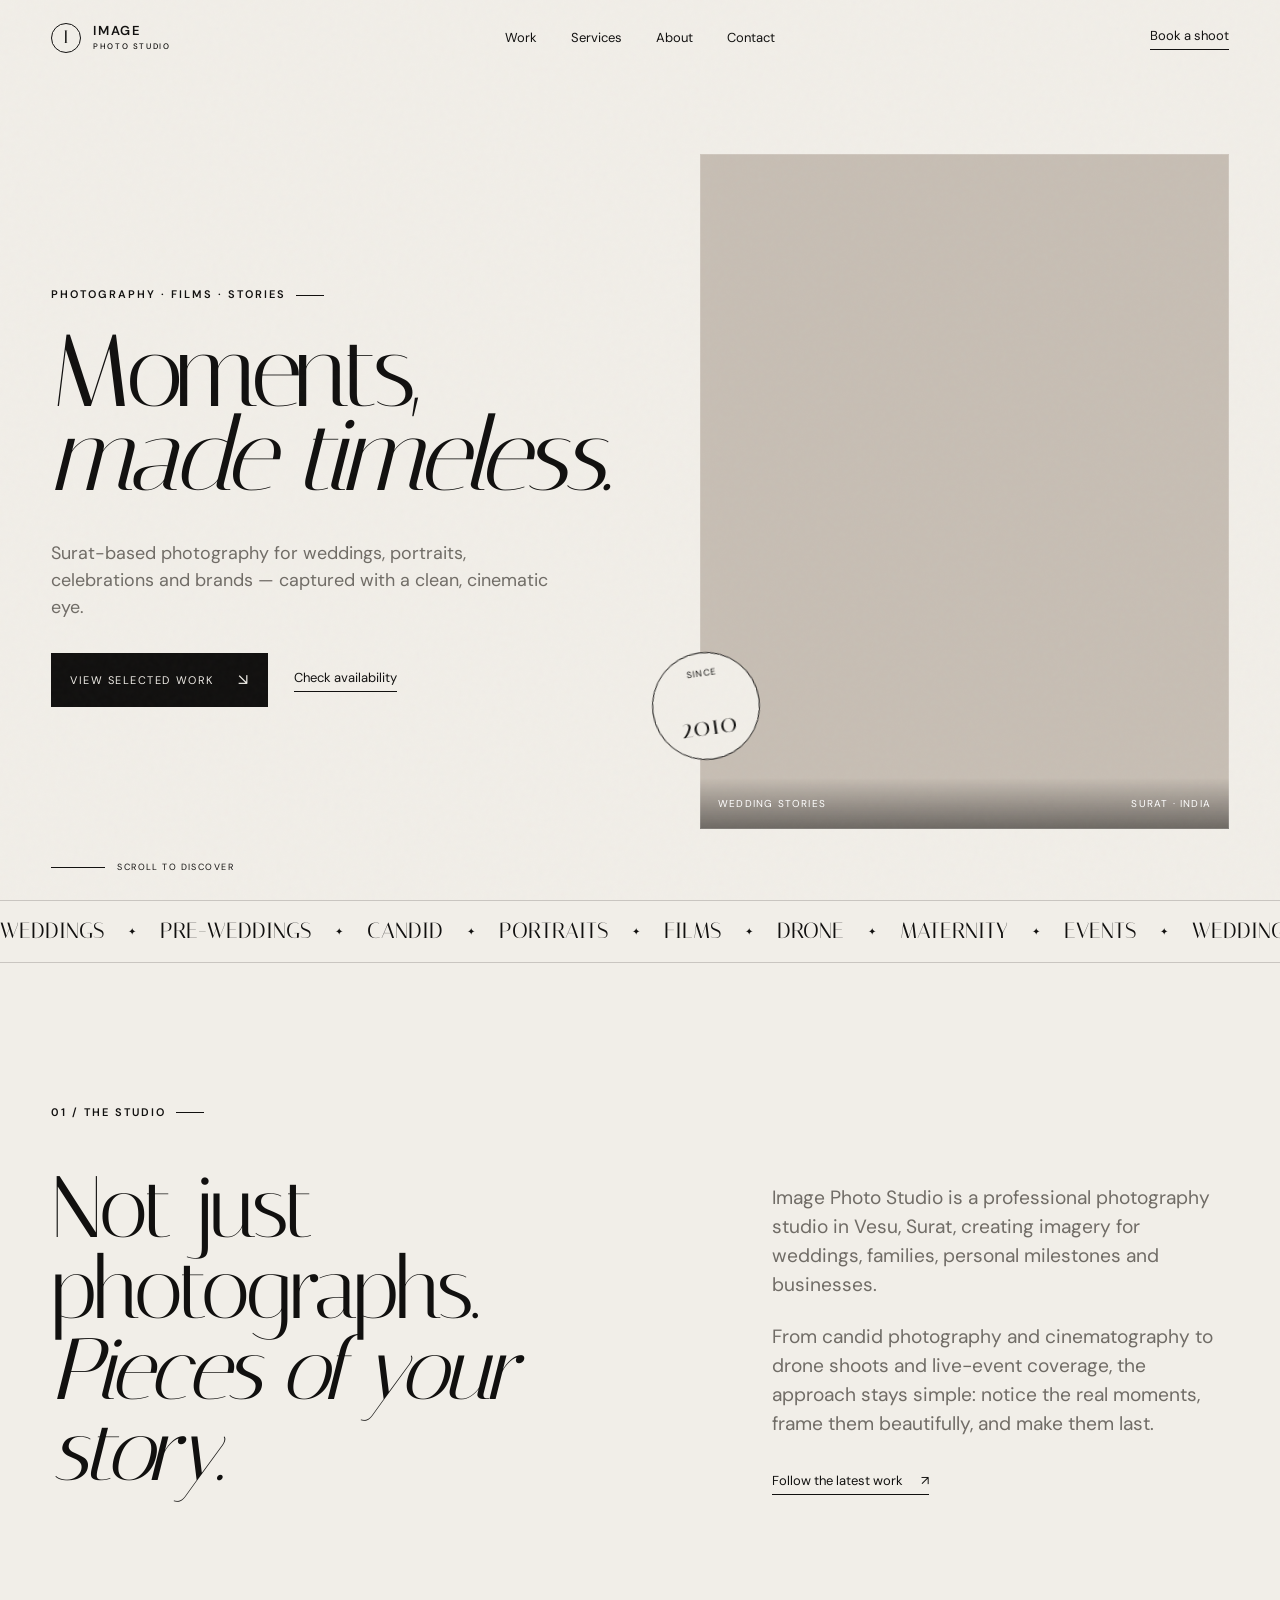
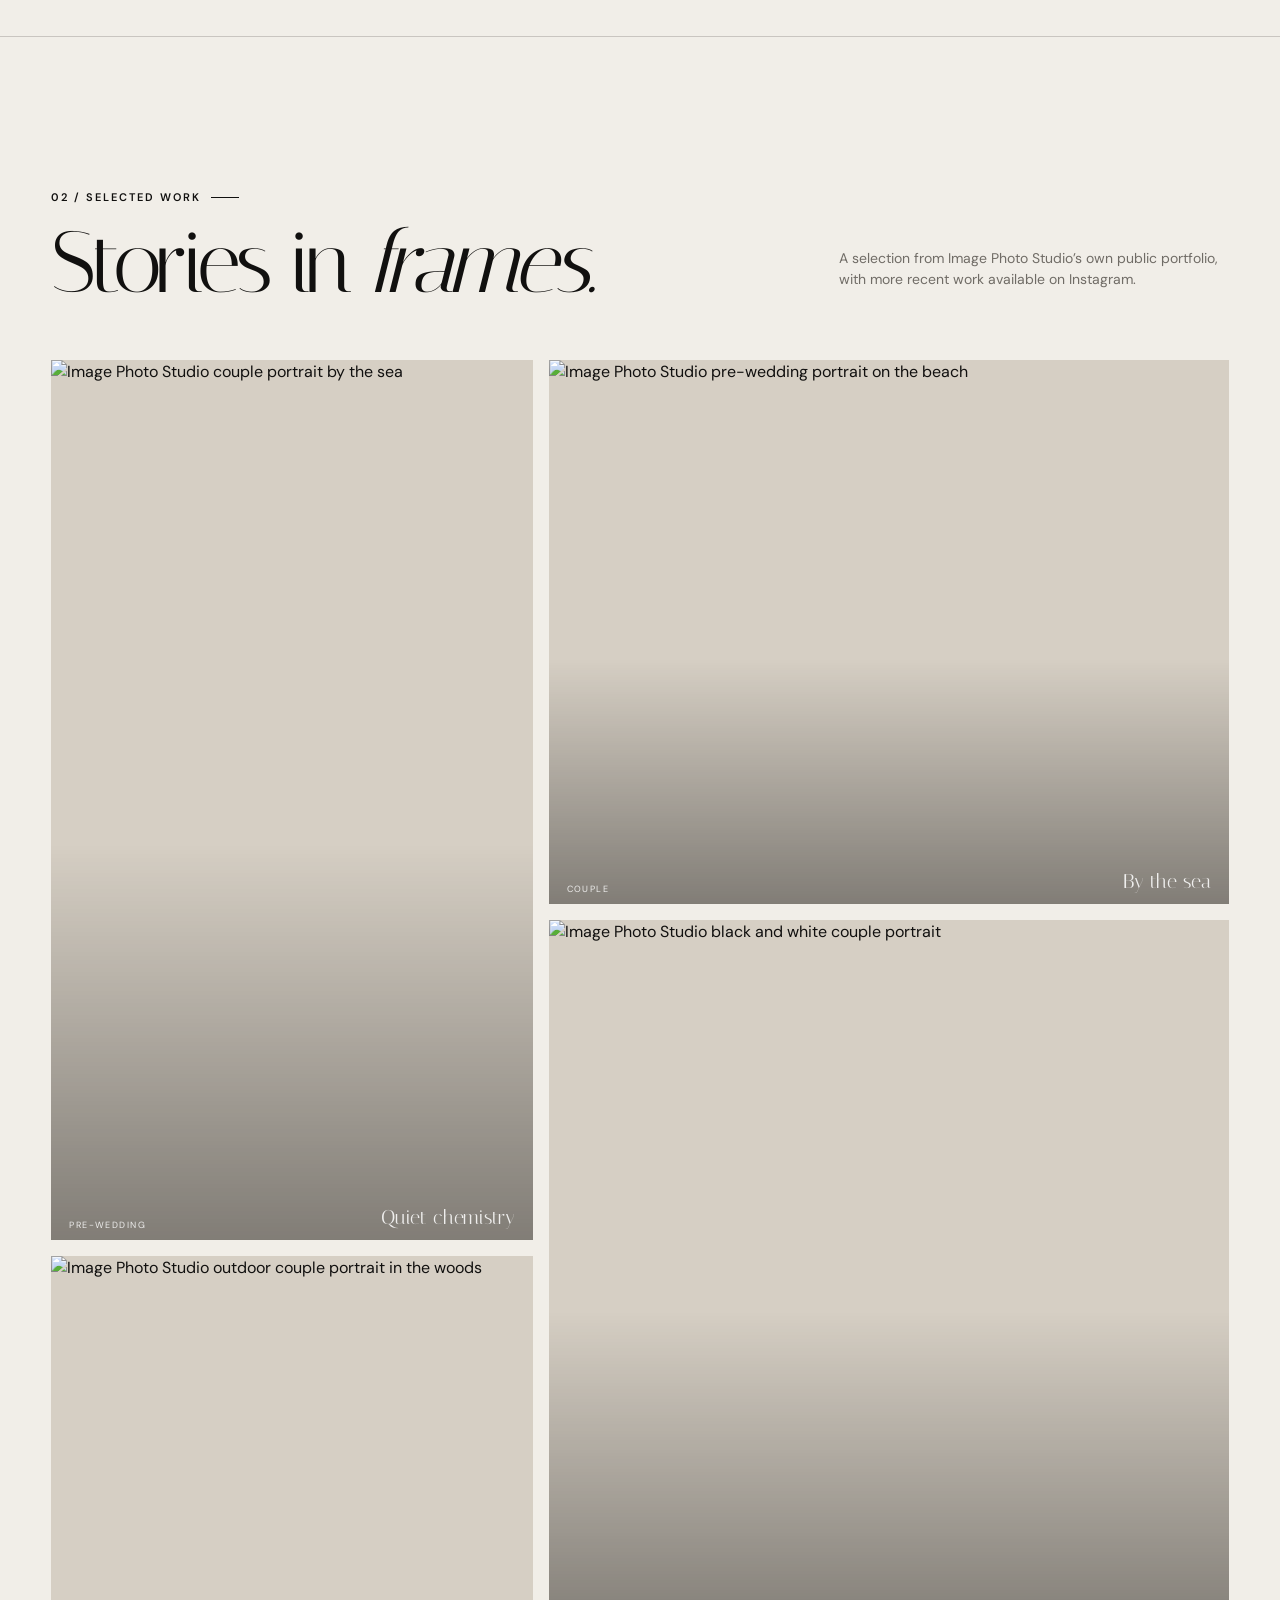
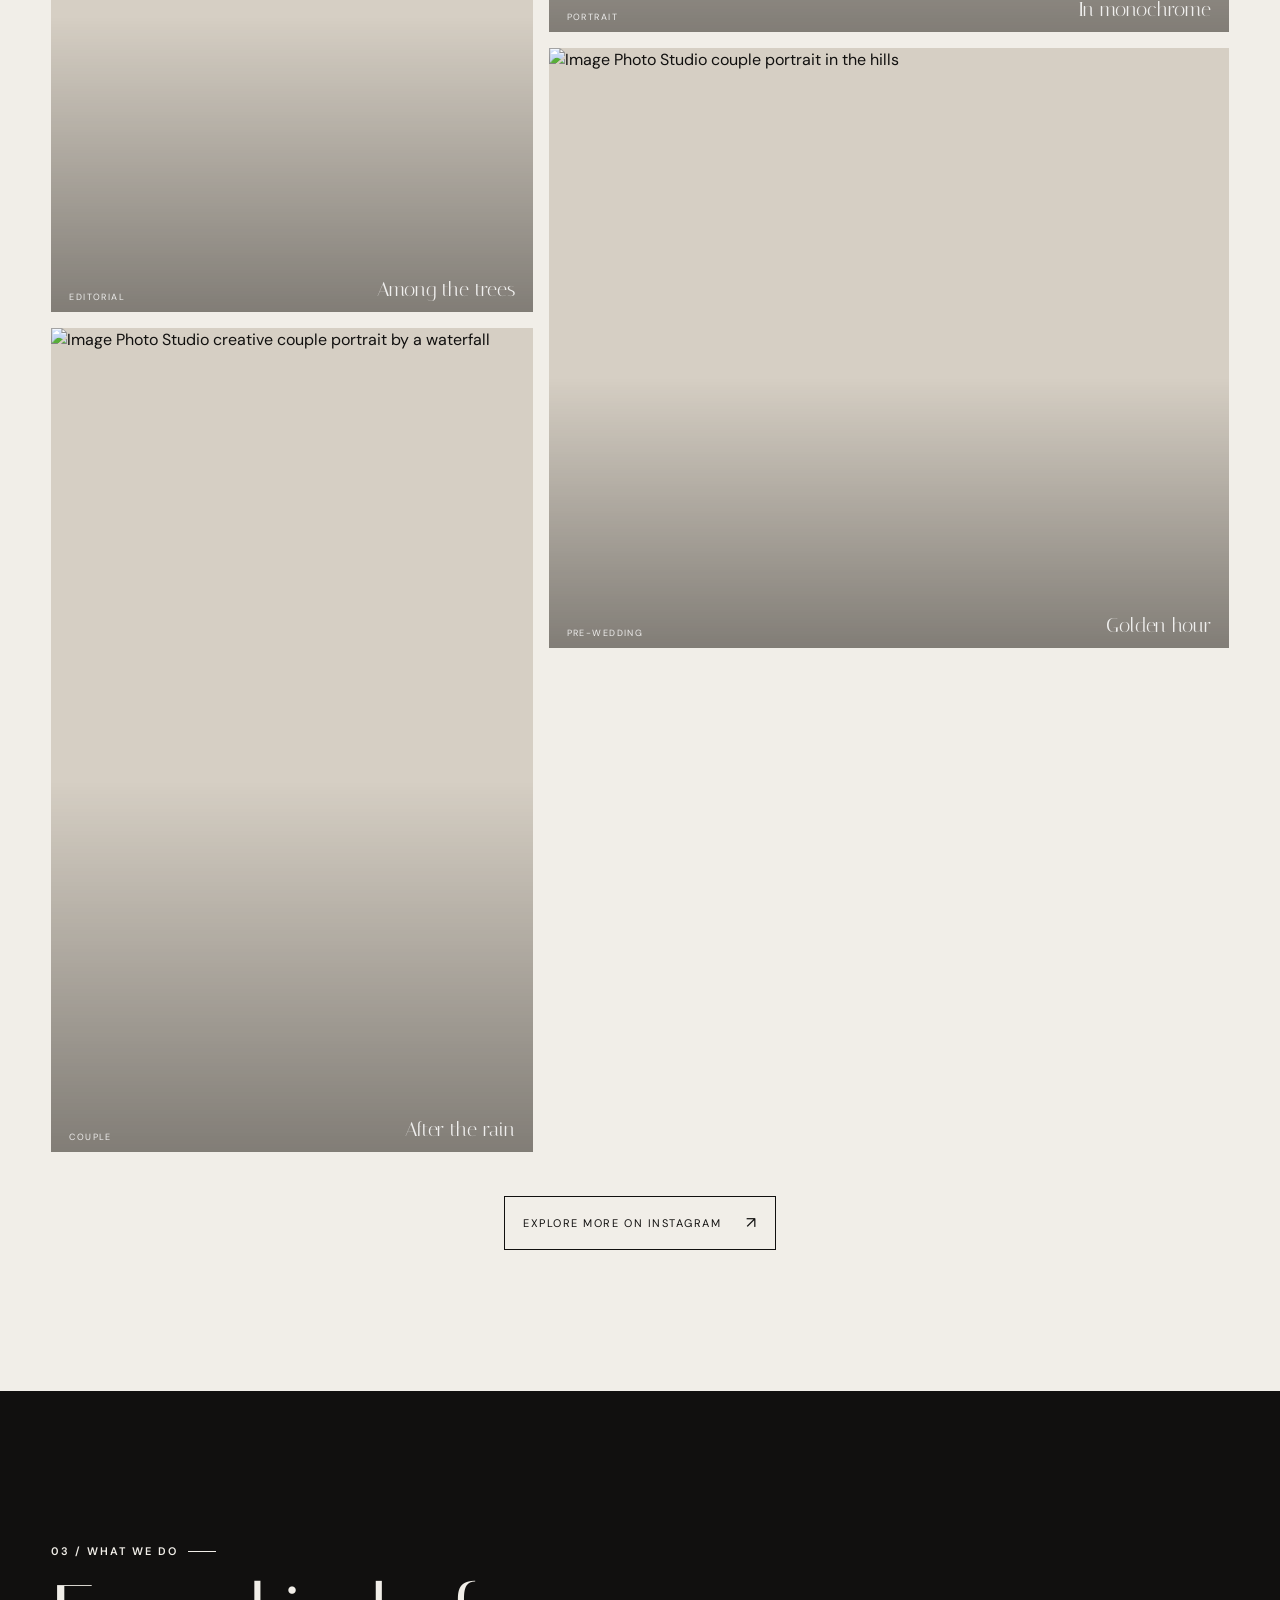
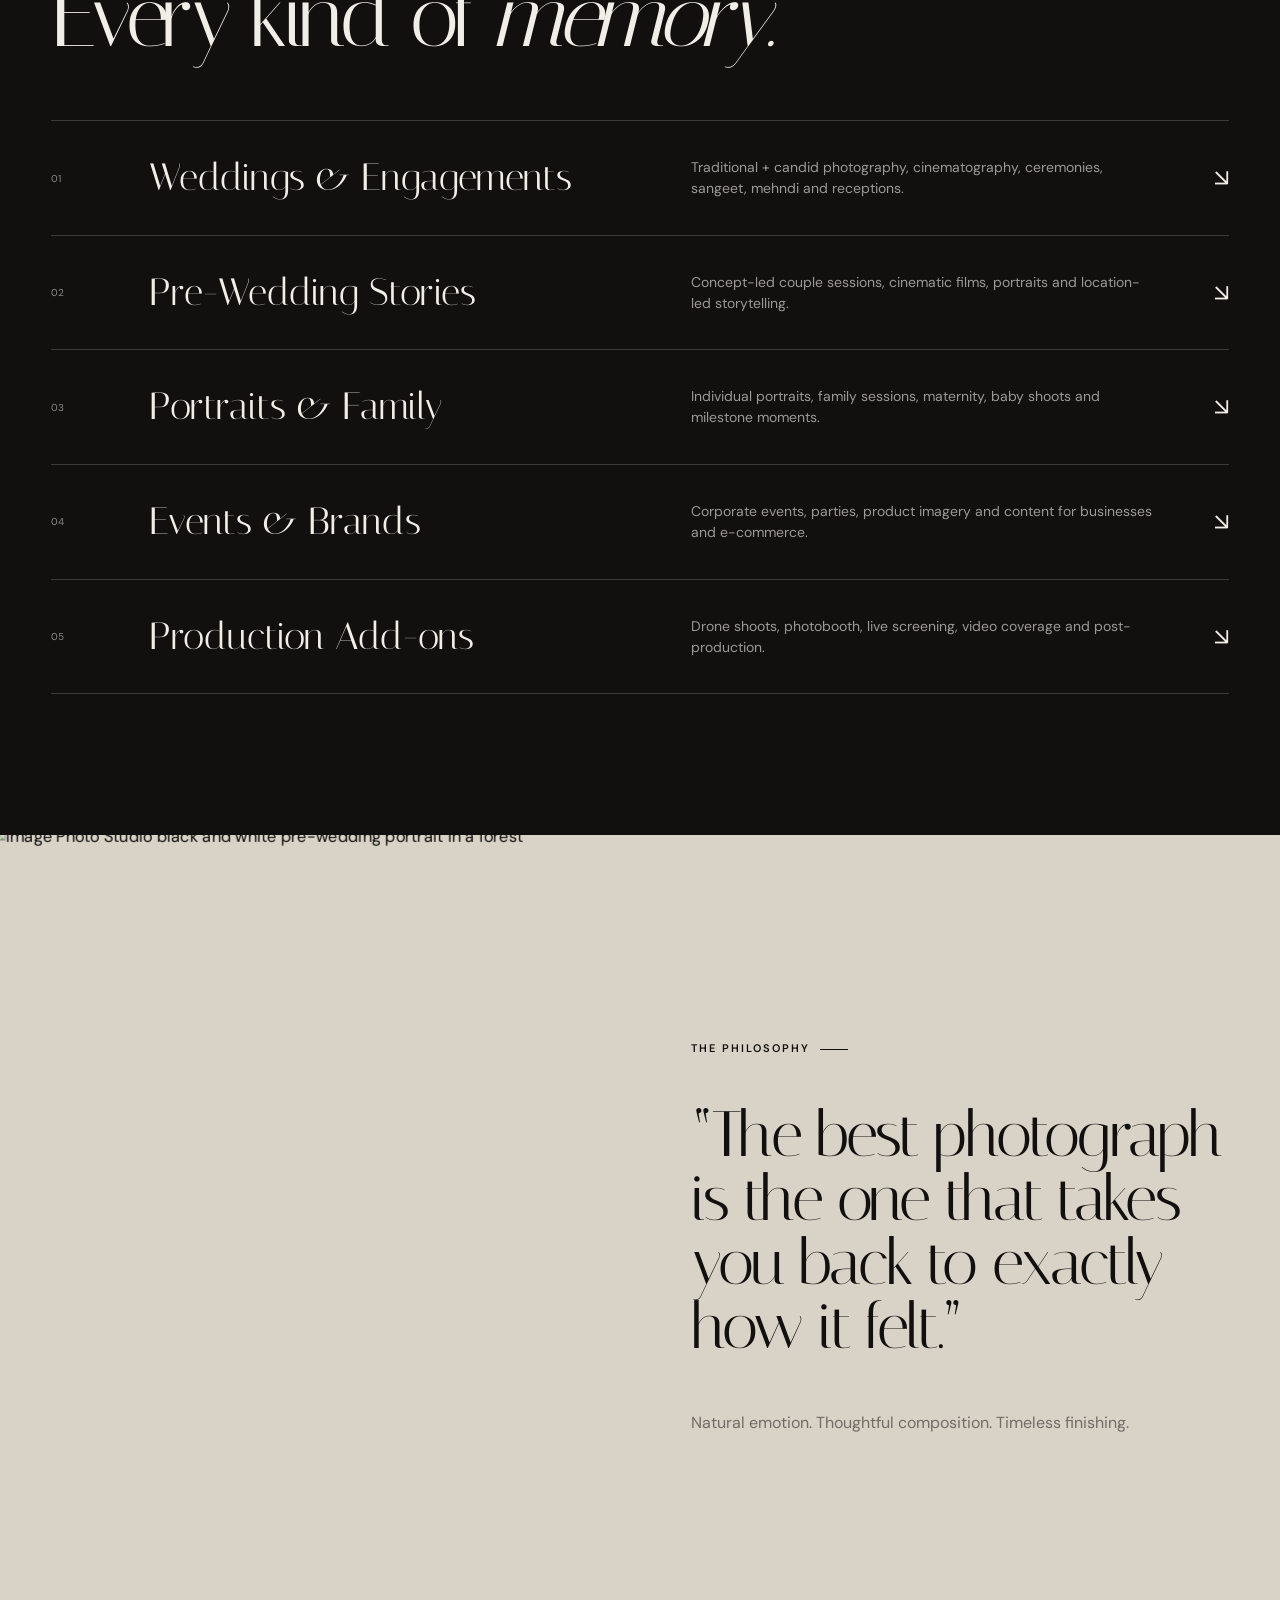
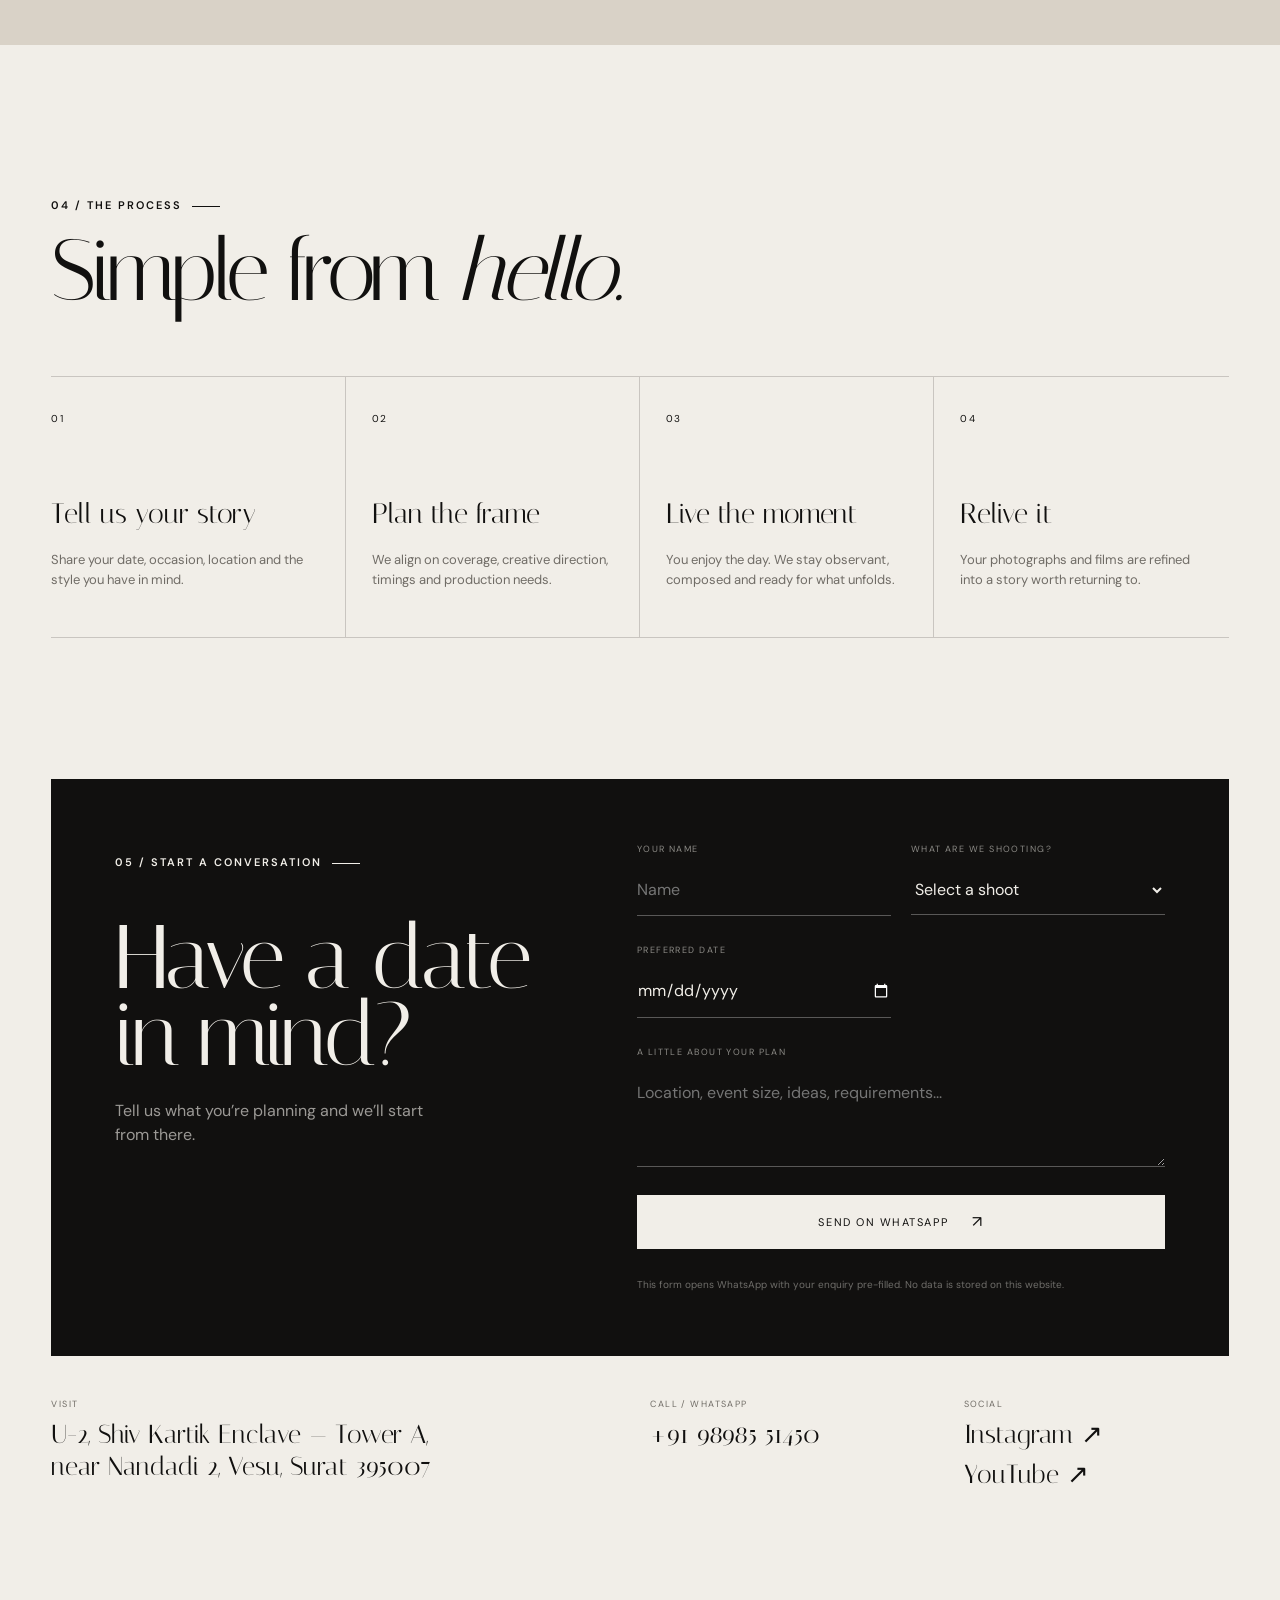
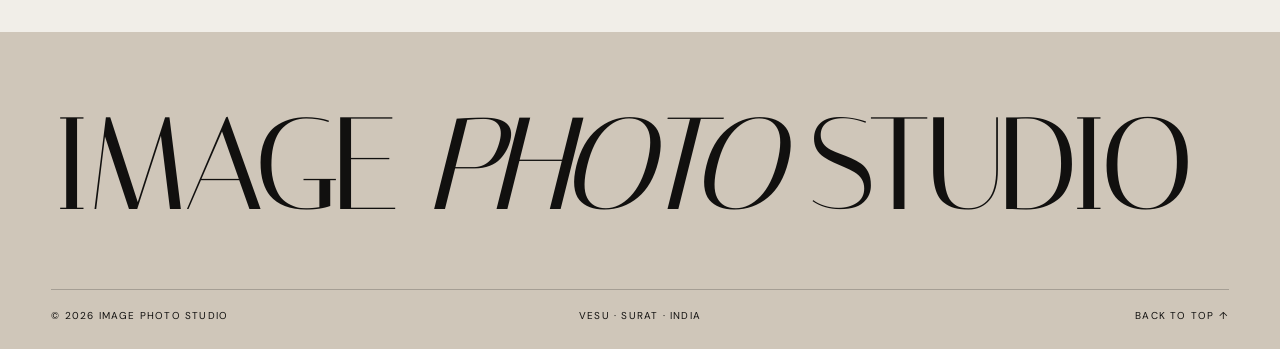
==== index.html @ 60580177 "Add files via upload" ====
<!doctype html>
<html lang="en">
<head>
  <meta charset="utf-8" />
  <meta name="viewport" content="width=device-width,initial-scale=1,viewport-fit=cover" />
  <meta name="theme-color" content="#11100f" />
  <meta name="description" content="Image Photo Studio — photography and films in Vesu, Surat. Weddings, portraits, events, maternity, baby shoots and more." />
  <title>Image Photo Studio — Surat</title>
  <link rel="preconnect" href="https://fonts.googleapis.com">
  <link rel="preconnect" href="https://fonts.gstatic.com" crossorigin>
  <link href="https://fonts.googleapis.com/css2?family=DM+Sans:wght@400;500;600&family=Italiana&display=swap" rel="stylesheet">
  <link rel="stylesheet" href="styles.css" />
  <link rel="icon" href="favicon.svg" type="image/svg+xml" />
</head>
<body>
  <div class="scroll-progress" aria-hidden="true"><span></span></div>
  <div class="noise" aria-hidden="true"></div>
  <div class="cursor-dot" aria-hidden="true"></div>

  <header class="site-header" id="top">
    <a class="brand" href="#top" aria-label="Image Photo Studio home">
      <span class="brand-mark">I</span>
      <span class="brand-copy">IMAGE <small>PHOTO STUDIO</small></span>
    </a>

    <nav class="desktop-nav" aria-label="Primary navigation">
      <a href="#work">Work</a>
      <a href="#services">Services</a>
      <a href="#about">About</a>
      <a href="#contact">Contact</a>
    </nav>

    <a class="header-cta" href="https://wa.me/919898551450?text=Hi%20Image%20Photo%20Studio%2C%20I%27d%20like%20to%20enquire%20about%20a%20photoshoot." target="_blank" rel="noopener">Book a shoot</a>

    <button class="menu-toggle" type="button" aria-label="Open menu" aria-expanded="false">
      <span></span><span></span>
    </button>
  </header>

  <div class="mobile-menu" aria-hidden="true">
    <nav>
      <a href="#work">Work</a>
      <a href="#services">Services</a>
      <a href="#about">About</a>
      <a href="#contact">Contact</a>
    </nav>
    <div class="mobile-menu-meta">
      <a href="tel:+919898551450">+91 98985 51450</a>
      <span>Vesu · Surat</span>
    </div>
  </div>

  <main>
    <section class="hero">
      <div class="hero-copy reveal">
        <p class="eyebrow">Photography · Films · Stories</p>
        <h1>Moments,<br><em>made timeless.</em></h1>
        <p class="hero-intro">Surat-based photography for weddings, portraits, celebrations and brands — captured with a clean, cinematic eye.</p>
        <div class="hero-actions">
          <a class="btn btn-dark" href="#work">View selected work <span>↘</span></a>
          <a class="text-link" href="https://wa.me/919898551450?text=Hi%20Image%20Photo%20Studio%2C%20I%27d%20like%20to%20check%20availability." target="_blank" rel="noopener">Check availability</a>
        </div>
      </div>

      <div class="hero-visual reveal" data-delay="120">
        <figure class="hero-photo parallax-media">
          <img src="https://cdn0.weddingwire.in/vendor/4866/3_2/960/jpg/051a4653_15_484866-173617582911669.jpeg" alt="Image Photo Studio pre-wedding couple portrait at sunset" fetchpriority="high" />
          <figcaption><span>Wedding stories</span><span>Surat · India</span></figcaption>
        </figure>
        <div class="hero-stamp" aria-hidden="true">SINCE<br><strong>2010</strong></div>
      </div>

      <div class="scroll-note" aria-hidden="true"><span></span> Scroll to discover</div>
    </section>

    <section class="ticker" aria-label="Studio specialties">
      <div class="ticker-track">
        <span>WEDDINGS</span><i>✦</i><span>PRE-WEDDINGS</span><i>✦</i><span>CANDID</span><i>✦</i><span>PORTRAITS</span><i>✦</i><span>FILMS</span><i>✦</i><span>DRONE</span><i>✦</i><span>MATERNITY</span><i>✦</i><span>EVENTS</span><i>✦</i>
        <span>WEDDINGS</span><i>✦</i><span>PRE-WEDDINGS</span><i>✦</i><span>CANDID</span><i>✦</i><span>PORTRAITS</span><i>✦</i><span>FILMS</span><i>✦</i><span>DRONE</span><i>✦</i><span>MATERNITY</span><i>✦</i><span>EVENTS</span><i>✦</i>
      </div>
    </section>

    <section class="intro section-pad" id="about">
      <div class="section-label reveal">01 / The studio</div>
      <div class="intro-grid">
        <h2 class="display reveal">Not just photographs.<br><em>Pieces of your story.</em></h2>
        <div class="intro-copy reveal" data-delay="100">
          <p>Image Photo Studio is a professional photography studio in Vesu, Surat, creating imagery for weddings, families, personal milestones and businesses.</p>
          <p>From candid photography and cinematography to drone shoots and live-event coverage, the approach stays simple: notice the real moments, frame them beautifully, and make them last.</p>
          <a class="arrow-link" href="https://www.instagram.com/image_photo_studio2021/" target="_blank" rel="noopener">Follow the latest work <span>↗</span></a>
        </div>
      </div>
    </section>

    <section class="work section-pad" id="work">
      <div class="section-head reveal">
        <div>
          <p class="section-label">02 / Selected work</p>
          <h2 class="display">Stories in <em>frames.</em></h2>
        </div>
        <p>A selection from Image Photo Studio’s own public portfolio, with more recent work available on Instagram.</p>
      </div>

      <div class="masonry-gallery">
        <figure class="gallery-card tall reveal">
          <img src="https://cdn0.weddingwire.in/vendor/4866/3_2/960/jpg/051a4759_15_484866-173617582014760.jpeg" alt="Image Photo Studio couple portrait by the sea" loading="lazy" />
          <figcaption><span>Pre-Wedding</span><strong>Quiet chemistry</strong></figcaption>
        </figure>
        <figure class="gallery-card wide reveal" data-delay="80">
          <img src="https://cdn0.weddingwire.in/vendor/4866/3_2/960/jpg/051a4741_15_484866-173617581654868.jpeg" alt="Image Photo Studio pre-wedding portrait on the beach" loading="lazy" />
          <figcaption><span>Couple</span><strong>By the sea</strong></figcaption>
        </figure>
        <figure class="gallery-card square reveal" data-delay="160">
          <img src="https://cdn0.weddingwire.in/vendor/4866/3_2/960/jpg/051a0203_15_484866-173617582178324.jpeg" alt="Image Photo Studio black and white couple portrait" loading="lazy" />
          <figcaption><span>Portrait</span><strong>In monochrome</strong></figcaption>
        </figure>
        <figure class="gallery-card square reveal">
          <img src="https://cdn0.weddingwire.in/vendor/4866/3_2/960/jpg/051a4580_15_484866-173617583524414.jpeg" alt="Image Photo Studio outdoor couple portrait in the woods" loading="lazy" />
          <figcaption><span>Editorial</span><strong>Among the trees</strong></figcaption>
        </figure>
        <figure class="gallery-card wide reveal" data-delay="80">
          <img src="https://cdn0.weddingwire.in/vendor/4866/3_2/960/jpg/051a8402_15_484866-173617588324661.jpeg" alt="Image Photo Studio couple portrait in the hills" loading="lazy" />
          <figcaption><span>Pre-Wedding</span><strong>Golden hour</strong></figcaption>
        </figure>
        <figure class="gallery-card tall reveal" data-delay="160">
          <img src="https://cdn0.weddingwire.in/vendor/4866/3_2/960/jpg/051a8246_15_484866-173617588397102.jpeg" alt="Image Photo Studio creative couple portrait by a waterfall" loading="lazy" />
          <figcaption><span>Couple</span><strong>After the rain</strong></figcaption>
        </figure>
      </div>

      <div class="center-link reveal">
        <a class="btn btn-outline" href="https://www.instagram.com/image_photo_studio2021/" target="_blank" rel="noopener">Explore more on Instagram <span>↗</span></a>
      </div>
    </section>

    <section class="services section-pad" id="services">
      <div class="services-heading reveal">
        <p class="section-label">03 / What we do</p>
        <h2 class="display">Every kind of <em>memory.</em></h2>
      </div>

      <div class="service-list">
        <article class="service-row reveal">
          <span class="service-no">01</span>
          <h3>Weddings & Engagements</h3>
          <p>Traditional + candid photography, cinematography, ceremonies, sangeet, mehndi and receptions.</p>
          <span class="service-icon">↘</span>
        </article>
        <article class="service-row reveal">
          <span class="service-no">02</span>
          <h3>Pre-Wedding Stories</h3>
          <p>Concept-led couple sessions, cinematic films, portraits and location-led storytelling.</p>
          <span class="service-icon">↘</span>
        </article>
        <article class="service-row reveal">
          <span class="service-no">03</span>
          <h3>Portraits & Family</h3>
          <p>Individual portraits, family sessions, maternity, baby shoots and milestone moments.</p>
          <span class="service-icon">↘</span>
        </article>
        <article class="service-row reveal">
          <span class="service-no">04</span>
          <h3>Events & Brands</h3>
          <p>Corporate events, parties, product imagery and content for businesses and e-commerce.</p>
          <span class="service-icon">↘</span>
        </article>
        <article class="service-row reveal">
          <span class="service-no">05</span>
          <h3>Production Add-ons</h3>
          <p>Drone shoots, photobooth, live screening, video coverage and post-production.</p>
          <span class="service-icon">↘</span>
        </article>
      </div>
    </section>

    <section class="quote-section">
      <div class="quote-image parallax-media">
        <img src="https://cdn0.weddingwire.in/vendor/4866/3_2/960/jpg/051a4546_15_484866-173617583217620.jpeg" alt="Image Photo Studio black and white pre-wedding portrait in a forest" loading="lazy" />
      </div>
      <div class="quote-copy reveal">
        <p class="eyebrow">The philosophy</p>
        <blockquote>“The best photograph is the one that takes you back to exactly how it felt.”</blockquote>
        <p>Natural emotion. Thoughtful composition. Timeless finishing.</p>
      </div>
    </section>

    <section class="process section-pad">
      <div class="process-head reveal">
        <p class="section-label">04 / The process</p>
        <h2 class="display">Simple from <em>hello.</em></h2>
      </div>
      <div class="process-grid">
        <article class="reveal"><span>01</span><h3>Tell us your story</h3><p>Share your date, occasion, location and the style you have in mind.</p></article>
        <article class="reveal" data-delay="80"><span>02</span><h3>Plan the frame</h3><p>We align on coverage, creative direction, timings and production needs.</p></article>
        <article class="reveal" data-delay="160"><span>03</span><h3>Live the moment</h3><p>You enjoy the day. We stay observant, composed and ready for what unfolds.</p></article>
        <article class="reveal" data-delay="240"><span>04</span><h3>Relive it</h3><p>Your photographs and films are refined into a story worth returning to.</p></article>
      </div>
    </section>

    <section class="contact section-pad" id="contact">
      <div class="contact-card reveal">
        <div class="contact-copy">
          <p class="section-label">05 / Start a conversation</p>
          <h2>Have a date<br>in mind?</h2>
          <p>Tell us what you’re planning and we’ll start from there.</p>
        </div>

        <form class="inquiry-form" id="inquiryForm">
          <label>
            <span>Your name</span>
            <input id="name" name="name" type="text" autocomplete="name" placeholder="Name" required />
          </label>
          <label>
            <span>What are we shooting?</span>
            <select id="shootType" name="shootType" required>
              <option value="" selected disabled>Select a shoot</option>
              <option>Wedding / Engagement</option>
              <option>Pre-Wedding</option>
              <option>Maternity / Baby</option>
              <option>Portrait / Family</option>
              <option>Corporate / Event</option>
              <option>Product / Brand</option>
              <option>Other</option>
            </select>
          </label>
          <label>
            <span>Preferred date</span>
            <input id="shootDate" name="shootDate" type="date" />
          </label>
          <label class="full">
            <span>A little about your plan</span>
            <textarea id="message" name="message" rows="3" placeholder="Location, event size, ideas, requirements..."></textarea>
          </label>
          <button class="btn btn-light full" type="submit">Send on WhatsApp <span>↗</span></button>
          <p class="form-note full">This form opens WhatsApp with your enquiry pre-filled. No data is stored on this website.</p>
        </form>
      </div>

      <div class="contact-meta reveal">
        <div>
          <span>Visit</span>
          <a href="https://g.co/kgs/z77T6FX" target="_blank" rel="noopener">U-2, Shiv Kartik Enclave — Tower A,<br>near Nandadi 2, Vesu, Surat 395007</a>
        </div>
        <div>
          <span>Call / WhatsApp</span>
          <a href="tel:+919898551450">+91 98985 51450</a>
        </div>
        <div>
          <span>Social</span>
          <a href="https://www.instagram.com/image_photo_studio2021/" target="_blank" rel="noopener">Instagram ↗</a>
          <a href="https://www.youtube.com/@ImagePhotoStudio3" target="_blank" rel="noopener">YouTube ↗</a>
        </div>
      </div>
    </section>
  </main>

  <footer>
    <div class="footer-brand">IMAGE <em>PHOTO</em> STUDIO</div>
    <div class="footer-bottom">
      <span>© <span id="year"></span> Image Photo Studio</span>
      <span>Vesu · Surat · India</span>
      <a href="#top">Back to top ↑</a>
    </div>
  </footer>

  <script src="script.js"></script>
</body>
</html>
---- styles.css ----
:root {
  --ink: #11100f;
  --paper: #f1eee8;
  --paper-2: #e7e1d8;
  --line: rgba(17,16,15,.18);
  --muted: #706c66;
  --white: #fbfaf7;
  --serif: "Italiana", Georgia, serif;
  --sans: "DM Sans", Arial, sans-serif;
  --pad: clamp(22px, 4vw, 64px);
  --radius: 2px;
}

* { box-sizing: border-box; }
html { scroll-behavior: smooth; }
body {
  margin: 0;
  background: var(--paper);
  color: var(--ink);
  font-family: var(--sans);
  font-size: 16px;
  line-height: 1.5;
  overflow-x: hidden;
}
body.menu-open { overflow: hidden; }
img { display: block; width: 100%; }
a { color: inherit; text-decoration: none; }
button, input, select, textarea { font: inherit; }
button { color: inherit; }
::selection { background: var(--ink); color: var(--paper); }

.noise {
  position: fixed;
  inset: 0;
  z-index: 999;
  pointer-events: none;
  opacity: .045;
  background-image: url("data:image/svg+xml,%3Csvg viewBox='0 0 180 180' xmlns='http://www.w3.org/2000/svg'%3E%3Cfilter id='n'%3E%3CfeTurbulence type='fractalNoise' baseFrequency='.86' numOctaves='4' stitchTiles='stitch'/%3E%3C/filter%3E%3Crect width='100%25' height='100%25' filter='url(%23n)' opacity='.55'/%3E%3C/svg%3E");
}
.cursor-dot {
  position: fixed;
  width: 10px; height: 10px;
  background: var(--ink);
  border-radius: 50%;
  pointer-events: none;
  z-index: 1000;
  transform: translate(-50%, -50%);
  transition: width .18s, height .18s, opacity .18s;
  mix-blend-mode: difference;
  opacity: 0;
}

.site-header {
  position: fixed;
  z-index: 90;
  top: 0; left: 0; right: 0;
  min-height: 76px;
  padding: 0 var(--pad);
  display: grid;
  grid-template-columns: 1fr auto 1fr;
  align-items: center;
  border-bottom: 1px solid transparent;
  transition: background .35s, border-color .35s, transform .35s;
}
.site-header.scrolled {
  background: rgba(241,238,232,.88);
  backdrop-filter: blur(16px);
  border-color: var(--line);
}
.brand { display: inline-flex; align-items: center; gap: 12px; width: fit-content; }
.brand-mark {
  width: 30px; height: 30px; border: 1px solid currentColor;
  display: grid; place-items: center; border-radius: 50%; font-family: var(--serif); font-size: 18px;
}
.brand-copy { font-size: 13px; font-weight: 600; letter-spacing: .13em; line-height: .9; }
.brand-copy small { display: block; font-size: 8px; letter-spacing: .2em; margin-top: 6px; font-weight: 500; }
.desktop-nav { display: flex; gap: 34px; font-size: 13px; }
.desktop-nav a { position: relative; }
.desktop-nav a::after { content:""; position:absolute; left:0; right:100%; bottom:-5px; height:1px; background:currentColor; transition:right .3s; }
.desktop-nav a:hover::after { right:0; }
.header-cta { justify-self: end; font-size: 13px; border-bottom: 1px solid currentColor; padding-bottom: 3px; }
.menu-toggle { display:none; justify-self:end; width:40px; height:40px; border:0; background:none; padding:8px; cursor:pointer; }
.menu-toggle span { display:block; width:100%; height:1px; background:currentColor; margin:7px 0; transition:.3s; }
.menu-toggle.active span:first-child { transform: translateY(4px) rotate(45deg); }
.menu-toggle.active span:last-child { transform: translateY(-4px) rotate(-45deg); }

.mobile-menu {
  position: fixed; inset: 0; z-index: 80;
  background: var(--ink); color: var(--paper);
  padding: 110px var(--pad) 40px;
  display: flex; flex-direction:column; justify-content:space-between;
  opacity:0; visibility:hidden; transform:translateY(-12px); transition:.35s ease;
}
.mobile-menu.open { opacity:1; visibility:visible; transform:none; }
.mobile-menu nav { display:flex; flex-direction:column; }
.mobile-menu nav a { font-family:var(--serif); font-size:clamp(42px,12vw,72px); line-height:1.05; border-bottom:1px solid rgba(255,255,255,.16); padding:12px 0; }
.mobile-menu-meta { display:flex; justify-content:space-between; gap:20px; font-size:13px; opacity:.72; }

.hero {
  min-height: 100svh;
  padding: 128px var(--pad) 46px;
  display: grid;
  grid-template-columns: 1.05fr .95fr;
  gap: clamp(30px, 5vw, 90px);
  align-items: center;
  position: relative;
}
.hero-copy { align-self:center; max-width: 760px; }
.eyebrow, .section-label { text-transform:uppercase; letter-spacing:.18em; font-size:11px; font-weight:600; }
.hero h1, .display { font-family: var(--serif); font-weight:400; margin:0; letter-spacing:-.045em; }
.hero h1 { font-size: clamp(64px, 8vw, 138px); line-height:.82; margin-top:28px; }
em { font-style: italic; font-weight:400; }
.hero-intro { max-width: 520px; font-size: clamp(16px,1.4vw,20px); color:var(--muted); margin: 42px 0 32px; }
.hero-actions { display:flex; align-items:center; gap:26px; flex-wrap:wrap; }
.btn { display:inline-flex; align-items:center; justify-content:center; gap:24px; padding:14px 18px; min-height:52px; border:1px solid var(--ink); text-transform:uppercase; font-size:11px; letter-spacing:.14em; transition:.3s; cursor:pointer; }
.btn span { font-size:16px; transition:transform .3s; }
.btn:hover span { transform:translate(4px, 3px); }
.btn-dark { background:var(--ink); color:var(--paper); }
.btn-dark:hover { background:transparent; color:var(--ink); }
.btn-outline:hover { background:var(--ink); color:var(--paper); }
.btn-light { background:var(--paper); color:var(--ink); border-color:var(--paper); }
.btn-light:hover { background:transparent; color:var(--paper); }
.text-link { font-size:13px; border-bottom:1px solid currentColor; padding-bottom:3px; }
.hero-visual { position:relative; align-self:stretch; min-height:620px; display:flex; align-items:center; justify-content:flex-end; }
.hero-photo { width:min(100%, 620px); height:min(75vh, 780px); margin:0; overflow:hidden; position:relative; background:#c7beb4; }
.hero-photo img { height:112%; object-fit:cover; object-position:center; transform:translateY(-5%); }
.hero-photo::after { content:""; position:absolute; inset:0; box-shadow:inset 0 0 0 1px rgba(255,255,255,.14); }
.hero-photo figcaption { position:absolute; left:0; right:0; bottom:0; padding:18px; display:flex; justify-content:space-between; color:#fff; font-size:10px; letter-spacing:.12em; text-transform:uppercase; background:linear-gradient(transparent,rgba(0,0,0,.45)); }
.hero-stamp { position:absolute; left:-48px; bottom:13%; width:108px; height:108px; border-radius:50%; background:var(--paper); border:1px solid var(--ink); display:grid; place-items:center; text-align:center; font-size:9px; letter-spacing:.15em; line-height:1.3; transform:rotate(-8deg); }
.hero-stamp strong { display:block; font-family:var(--serif); font-size:27px; letter-spacing:0; font-weight:400; }
.scroll-note { position:absolute; left:var(--pad); bottom:26px; display:flex; align-items:center; gap:12px; text-transform:uppercase; font-size:9px; letter-spacing:.16em; }
.scroll-note span { width:54px; height:1px; background:var(--ink); transform-origin:left; animation:pulseLine 1.8s ease-in-out infinite; }
@keyframes pulseLine { 0%,100%{transform:scaleX(.35)} 50%{transform:scaleX(1)} }

.ticker { border-top:1px solid var(--line); border-bottom:1px solid var(--line); overflow:hidden; padding:14px 0; }
.ticker-track { display:flex; width:max-content; gap:24px; align-items:center; animation:marquee 28s linear infinite; }
.ticker span { font-family:var(--serif); font-size:22px; }
.ticker i { font-style:normal; font-size:10px; }
@keyframes marquee { to { transform:translateX(-50%); } }

.section-pad { padding: clamp(88px, 11vw, 170px) var(--pad); }
.intro { border-bottom:1px solid var(--line); }
.intro-grid { margin-top:48px; display:grid; grid-template-columns:1.15fr .85fr; gap:8vw; align-items:start; }
.display { font-size:clamp(48px,6.8vw,110px); line-height:.93; }
.intro-copy { max-width:580px; padding-top:16px; font-size:clamp(16px,1.5vw,20px); color:var(--muted); }
.intro-copy p { margin:0 0 24px; }
.arrow-link { color:var(--ink); display:inline-flex; gap:18px; align-items:center; font-size:13px; padding-bottom:4px; border-bottom:1px solid var(--ink); margin-top:8px; }
.arrow-link span { transition:.3s; }
.arrow-link:hover span { transform:translate(4px,-4px); }

.section-head { display:flex; align-items:end; justify-content:space-between; gap:40px; margin-bottom:56px; }
.section-head p:last-child { width:min(390px,35vw); color:var(--muted); font-size:14px; }
.section-head .display, .services-heading .display, .process-head .display { margin-top:18px; }
.masonry-gallery { display:grid; grid-template-columns:repeat(12,1fr); grid-auto-rows:40px; gap:16px; }
.gallery-card { margin:0; overflow:hidden; position:relative; background:#d6cfc4; }
.gallery-card.tall { grid-column:span 5; grid-row:span 16; }
.gallery-card.wide { grid-column:span 7; grid-row:span 10; }
.gallery-card.square { grid-column:span 7; grid-row:span 13; }
.gallery-card:nth-child(4) { grid-column:span 5; grid-row:span 12; }
.gallery-card:nth-child(5) { grid-column:span 7; grid-row:span 11; }
.gallery-card:nth-child(6) { grid-column:span 5; grid-row:span 15; }
.gallery-card img { height:100%; object-fit:cover; transition:transform .8s cubic-bezier(.2,.75,.2,1), filter .5s; }
.gallery-card:hover img { transform:scale(1.035); filter:saturate(.88); }
.gallery-card::after { content:""; position:absolute; inset:0; background:linear-gradient(transparent 55%,rgba(0,0,0,.55)); opacity:.72; }
.gallery-card figcaption { position:absolute; left:18px; right:18px; bottom:16px; z-index:2; color:#fff; display:flex; justify-content:space-between; align-items:end; gap:20px; }
.gallery-card figcaption span { font-size:9px; letter-spacing:.16em; text-transform:uppercase; }
.gallery-card figcaption strong { font-family:var(--serif); font-size:20px; font-weight:400; }
.center-link { display:flex; justify-content:center; margin-top:44px; }

.services { background:var(--ink); color:var(--paper); }
.services-heading { max-width:900px; margin-bottom:62px; }
.service-list { border-top:1px solid rgba(255,255,255,.18); }
.service-row { display:grid; grid-template-columns:70px 1.1fr 1fr 42px; gap:28px; align-items:center; border-bottom:1px solid rgba(255,255,255,.18); padding:28px 0; transition:padding .3s, background .3s; }
.service-row:hover { padding-left:14px; padding-right:14px; background:rgba(255,255,255,.035); }
.service-no { font-size:10px; opacity:.55; }
.service-row h3 { font-family:var(--serif); font-size:clamp(28px,3vw,48px); font-weight:400; margin:0; }
.service-row p { margin:0; color:rgba(241,238,232,.62); max-width:520px; font-size:14px; }
.service-icon { justify-self:end; font-size:24px; transition:transform .3s; }
.service-row:hover .service-icon { transform:translate(4px,4px); }

.quote-section { min-height:90svh; display:grid; grid-template-columns:1fr 1fr; background:#d9d2c7; }
.quote-image { overflow:hidden; min-height:650px; }
.quote-image img { height:112%; object-fit:cover; transform:translateY(-5%); filter:saturate(.8) contrast(1.04); }
.quote-copy { padding:var(--pad); display:flex; flex-direction:column; justify-content:center; }
.quote-copy blockquote { font-family:var(--serif); font-size:clamp(42px,5vw,82px); line-height:1; margin:36px 0; letter-spacing:-.035em; }
.quote-copy > p:last-child { color:var(--muted); }

.process-head { max-width:900px; }
.process-grid { display:grid; grid-template-columns:repeat(4,1fr); gap:0; margin-top:64px; border-top:1px solid var(--line); border-bottom:1px solid var(--line); }
.process-grid article { padding:28px 26px 36px 0; min-height:260px; border-right:1px solid var(--line); }
.process-grid article:not(:first-child) { padding-left:26px; }
.process-grid article:last-child { border-right:0; }
.process-grid span { font-size:10px; letter-spacing:.14em; }
.process-grid h3 { font-family:var(--serif); font-size:28px; font-weight:400; margin:64px 0 15px; }
.process-grid p { font-size:13px; color:var(--muted); margin:0; }

.contact { padding-top:0; }
.contact-card { background:var(--ink); color:var(--paper); padding:clamp(28px,5vw,72px); display:grid; grid-template-columns:.9fr 1.1fr; gap:7vw; }
.contact-copy h2 { font-family:var(--serif); font-size:clamp(58px,7vw,110px); font-weight:400; line-height:.86; letter-spacing:-.04em; margin:48px 0 26px; }
.contact-copy > p:last-child { color:rgba(241,238,232,.62); max-width:340px; }
.inquiry-form { display:grid; grid-template-columns:1fr 1fr; gap:28px 20px; align-content:start; }
.inquiry-form label { display:flex; flex-direction:column; gap:9px; }
.inquiry-form label > span { font-size:9px; letter-spacing:.16em; text-transform:uppercase; color:rgba(241,238,232,.55); }
.inquiry-form input, .inquiry-form select, .inquiry-form textarea { width:100%; color:var(--paper); background:transparent; border:0; border-bottom:1px solid rgba(255,255,255,.3); border-radius:0; padding:12px 0 13px; outline:none; resize:vertical; }
.inquiry-form input:focus, .inquiry-form select:focus, .inquiry-form textarea:focus { border-color:var(--paper); }
.inquiry-form select option { color:var(--ink); }
.inquiry-form input[type="date"] { color-scheme:dark; }
.inquiry-form .full { grid-column:1/-1; }
.form-note { font-size:10px; color:rgba(241,238,232,.42); margin:0; }
.contact-meta { display:grid; grid-template-columns:1.35fr .65fr .65fr; gap:48px; padding:42px 0 0; }
.contact-meta > div { display:flex; flex-direction:column; align-items:flex-start; gap:8px; }
.contact-meta span { font-size:9px; letter-spacing:.16em; text-transform:uppercase; color:var(--muted); }
.contact-meta a { font-family:var(--serif); font-size:clamp(18px,2vw,26px); line-height:1.25; }

footer { background:#cfc6b9; padding:80px var(--pad) 26px; }
.footer-brand { font-family:var(--serif); font-size:clamp(56px,10.2vw,190px); letter-spacing:-.055em; line-height:.82; white-space:nowrap; }
.footer-bottom { margin-top:70px; border-top:1px solid rgba(17,16,15,.22); padding-top:18px; display:grid; grid-template-columns:1fr 1fr 1fr; font-size:10px; text-transform:uppercase; letter-spacing:.12em; }
.footer-bottom span:nth-child(2) { text-align:center; }
.footer-bottom a { justify-self:end; }

.reveal { opacity:0; transform:translateY(28px); transition:opacity .8s ease, transform .8s cubic-bezier(.2,.75,.2,1); transition-delay:var(--delay,0ms); }
.reveal.in-view { opacity:1; transform:none; }

@media (max-width: 1000px) {
  .desktop-nav, .header-cta { display:none; }
  .menu-toggle { display:block; }
  .site-header { grid-template-columns:1fr auto; }
  .hero { grid-template-columns:1fr; padding-top:118px; gap:54px; }
  .hero-copy { max-width:none; }
  .hero-visual { min-height:auto; justify-content:center; }
  .hero-photo { width:100%; height:70svh; max-height:760px; }
  .hero-stamp { left:auto; right:18px; bottom:18px; }
  .scroll-note { display:none; }
  .intro-grid { grid-template-columns:1fr; }
  .intro-copy { justify-self:end; }
  .service-row { grid-template-columns:50px 1fr 42px; }
  .service-row p { grid-column:2/3; }
  .service-icon { grid-column:3; grid-row:1/3; }
  .process-grid { grid-template-columns:1fr 1fr; }
  .process-grid article:nth-child(2) { border-right:0; }
  .process-grid article:nth-child(1), .process-grid article:nth-child(2) { border-bottom:1px solid var(--line); }
  .contact-card { grid-template-columns:1fr; }
  .contact-meta { grid-template-columns:1fr 1fr; }
  .contact-meta > div:first-child { grid-column:1/-1; }
}

@media (max-width: 720px) {
  :root { --pad: 20px; }
  .cursor-dot { display:none; }
  .site-header { min-height:68px; }
  .hero { min-height:auto; padding-top:104px; padding-bottom:70px; }
  .hero h1 { font-size:clamp(60px,20vw,96px); }
  .hero-intro { margin-top:28px; }
  .hero-actions { align-items:flex-start; flex-direction:column; }
  .hero-photo { height:62svh; min-height:470px; }
  .hero-stamp { width:90px; height:90px; }
  .section-pad { padding-top:84px; padding-bottom:84px; }
  .display { font-size:clamp(48px,15vw,80px); }
  .section-head { align-items:flex-start; flex-direction:column; }
  .section-head p:last-child { width:100%; }
  .masonry-gallery { display:grid; grid-template-columns:1fr 1fr; grid-auto-rows:auto; gap:10px; }
  .gallery-card, .gallery-card.tall, .gallery-card.wide, .gallery-card.square, .gallery-card:nth-child(4), .gallery-card:nth-child(5), .gallery-card:nth-child(6) { grid-column:auto; grid-row:auto; aspect-ratio:3/4; }
  .gallery-card:nth-child(2), .gallery-card:nth-child(5) { grid-column:1/-1; aspect-ratio:16/10; }
  .gallery-card figcaption { left:12px; right:12px; bottom:10px; }
  .gallery-card figcaption strong { font-size:15px; }
  .gallery-card figcaption span { font-size:8px; }
  .services-heading { margin-bottom:38px; }
  .service-row { grid-template-columns:36px 1fr 28px; gap:12px; padding:22px 0; }
  .service-row h3 { font-size:29px; }
  .service-row p { font-size:12px; padding-right:8px; }
  .quote-section { grid-template-columns:1fr; min-height:auto; }
  .quote-image { min-height:58svh; }
  .quote-copy { padding-top:72px; padding-bottom:72px; }
  .process-grid { grid-template-columns:1fr; }
  .process-grid article, .process-grid article:not(:first-child) { padding:24px 0 32px; border-right:0; border-bottom:1px solid var(--line); min-height:auto; }
  .process-grid article:last-child { border-bottom:0; }
  .process-grid h3 { margin-top:34px; }
  .inquiry-form { grid-template-columns:1fr; }
  .inquiry-form .full { grid-column:1; }
  .contact-meta { grid-template-columns:1fr; gap:30px; }
  .contact-meta > div:first-child { grid-column:auto; }
  .footer-brand { font-size:15vw; white-space:normal; }
  .footer-bottom { grid-template-columns:1fr; gap:10px; }
  .footer-bottom span:nth-child(2) { text-align:left; }
  .footer-bottom a { justify-self:start; }
}

@media (prefers-reduced-motion: reduce) {
  html { scroll-behavior:auto; }
  *, *::before, *::after { animation-duration:.01ms !important; animation-iteration-count:1 !important; transition-duration:.01ms !important; }
  .reveal { opacity:1; transform:none; }
  .parallax-media img { transform:none !important; }
}

/* Motion refresh — September 2026 */
.scroll-progress {
  position: fixed;
  top: 0;
  left: 0;
  width: 100%;
  height: 2px;
  z-index: 300;
  pointer-events: none;
  background: transparent;
}
.scroll-progress span {
  display: block;
  width: 100%;
  height: 100%;
  background: var(--ink);
  transform: scaleX(0);
  transform-origin: left center;
  will-change: transform;
}

/* Hero entrance has a cinematic image wipe and staggered text. */
.hero-copy.in-view .eyebrow { animation: heroRise .7s .06s both cubic-bezier(.2,.75,.2,1); }
.hero-copy.in-view h1 { animation: heroRise .95s .14s both cubic-bezier(.16,.8,.18,1); }
.hero-copy.in-view .hero-intro { animation: heroRise .8s .28s both cubic-bezier(.2,.75,.2,1); }
.hero-copy.in-view .hero-actions { animation: heroRise .8s .38s both cubic-bezier(.2,.75,.2,1); }
.hero-visual.in-view .hero-photo { animation: heroClip 1.15s .08s both cubic-bezier(.2,.8,.2,1); }
.hero-visual.in-view .hero-stamp { animation: stampIn .9s .7s both cubic-bezier(.15,.9,.2,1), stampFloat 7s 1.6s ease-in-out infinite; }
@keyframes heroRise {
  from { opacity:0; transform:translateY(34px); }
  to { opacity:1; transform:translateY(0); }
}
@keyframes heroClip {
  from { clip-path: inset(0 0 100% 0); transform:translateY(20px) scale(.985); }
  to { clip-path: inset(0 0 0 0); transform:none; }
}
@keyframes stampIn {
  from { opacity:0; transform:rotate(-24deg) scale(.55); }
  to { opacity:1; transform:rotate(-8deg) scale(1); }
}
@keyframes stampFloat {
  0%,100% { transform:rotate(-8deg) translateY(0); }
  50% { transform:rotate(-4deg) translateY(-9px); }
}

/* Gallery curtain reveal plus slightly more dimensional hover motion. */
.gallery-card::before {
  content:"";
  position:absolute;
  inset:0;
  z-index:4;
  background:var(--ink);
  transform:scaleY(1);
  transform-origin:bottom;
  transition:transform 1s cubic-bezier(.76,0,.24,1);
  pointer-events:none;
}
.gallery-card.in-view::before {
  transform:scaleY(0);
  transform-origin:top;
}
.gallery-card img {
  transform-origin:center;
  will-change:transform, filter;
}
.gallery-card:hover img {
  transform:scale(1.055) rotate(.15deg);
  filter:saturate(.94) contrast(1.03);
}
.gallery-card figcaption {
  transform:translateY(8px);
  opacity:.86;
  transition:transform .4s ease, opacity .4s ease;
}
.gallery-card:hover figcaption {
  transform:translateY(0);
  opacity:1;
}

/* Animated section labels and links. */
.section-label,
.eyebrow { position:relative; }
.section-label::after,
.eyebrow::after {
  content:"";
  display:inline-block;
  width:28px;
  height:1px;
  margin-left:10px;
  vertical-align:middle;
  background:currentColor;
  transform:scaleX(.35);
  transform-origin:left;
  transition:transform .55s cubic-bezier(.2,.75,.2,1);
}
.reveal.in-view.section-label::after,
.reveal.in-view .section-label::after,
.hero-copy.in-view .eyebrow::after,
.quote-copy.in-view .eyebrow::after { transform:scaleX(1); }

.desktop-nav a,
.text-link,
.arrow-link { position:relative; }
.desktop-nav a::after,
.text-link::after,
.arrow-link::after {
  content:"";
  position:absolute;
  left:0;
  bottom:-5px;
  width:100%;
  height:1px;
  background:currentColor;
  transform:scaleX(0);
  transform-origin:right;
  transition:transform .35s ease;
}
.desktop-nav a:hover::after,
.text-link:hover::after,
.arrow-link:hover::after {
  transform:scaleX(1);
  transform-origin:left;
}

/* Service rows gain a directional sweep without changing the layout. */
.service-row { position:relative; overflow:hidden; isolation:isolate; }
.service-row::before {
  content:"";
  position:absolute;
  inset:0;
  background:linear-gradient(90deg, rgba(255,255,255,.055), transparent 68%);
  transform:translateX(-103%);
  transition:transform .65s cubic-bezier(.2,.75,.2,1);
  z-index:-1;
}
.service-row:hover::before { transform:translateX(0); }
.service-row .service-icon { transition:transform .35s ease; }
.service-row:hover .service-icon { transform:translate(5px,5px) rotate(-8deg); }

/* Quote copy floats in from the side while the image retains scroll parallax. */
.quote-copy.reveal { transform:translateX(34px); }
.quote-copy.reveal.in-view { transform:none; }
.quote-copy blockquote { transition:letter-spacing .8s cubic-bezier(.2,.75,.2,1); }
.quote-copy.in-view blockquote { letter-spacing:-.045em; }

/* Button magnetic motion is driven by CSS variables from JS. */
.btn,
.header-cta {
  transform:translate3d(var(--mx,0px), var(--my,0px), 0);
  will-change:transform;
}
.btn:active,
.header-cta:active { transform:translate3d(var(--mx,0px), calc(var(--my,0px) + 1px), 0) scale(.985); }

/* Menu links arrive in sequence on smaller screens. */
.mobile-menu nav a {
  opacity:0;
  transform:translateY(24px);
  transition:opacity .45s ease, transform .55s cubic-bezier(.2,.75,.2,1);
}
.mobile-menu.open nav a { opacity:1; transform:none; }
.mobile-menu.open nav a:nth-child(1) { transition-delay:.08s; }
.mobile-menu.open nav a:nth-child(2) { transition-delay:.13s; }
.mobile-menu.open nav a:nth-child(3) { transition-delay:.18s; }
.mobile-menu.open nav a:nth-child(4) { transition-delay:.23s; }
.mobile-menu-meta {
  opacity:0;
  transform:translateY(14px);
  transition:opacity .45s .28s ease, transform .55s .28s cubic-bezier(.2,.75,.2,1);
}
.mobile-menu.open .mobile-menu-meta { opacity:.72; transform:none; }

/* Slightly livelier ticker while preserving continuous motion. */
.ticker-track { animation-duration:34s; }
.ticker:hover .ticker-track { animation-play-state:paused; }
.ticker i { animation:sparkPulse 2.8s ease-in-out infinite; }
@keyframes sparkPulse {
  0%,100% { opacity:.45; transform:scale(.8) rotate(0); }
  50% { opacity:1; transform:scale(1.18) rotate(45deg); }
}

@media (max-width:720px) {
  .gallery-card::before { transition-duration:.82s; }
  .hero-visual.in-view .hero-stamp { animation: stampIn .8s .55s both cubic-bezier(.15,.9,.2,1), stampFloat 7s 1.4s ease-in-out infinite; }
}

@media (prefers-reduced-motion: reduce) {
  .scroll-progress { display:none; }
  .hero-copy.in-view .eyebrow,
  .hero-copy.in-view h1,
  .hero-copy.in-view .hero-intro,
  .hero-copy.in-view .hero-actions,
  .hero-visual.in-view .hero-photo,
  .hero-visual.in-view .hero-stamp,
  .ticker i { animation:none !important; }
  .gallery-card::before { display:none; }
  .mobile-menu nav a,
  .mobile-menu-meta { opacity:1; transform:none; }
}
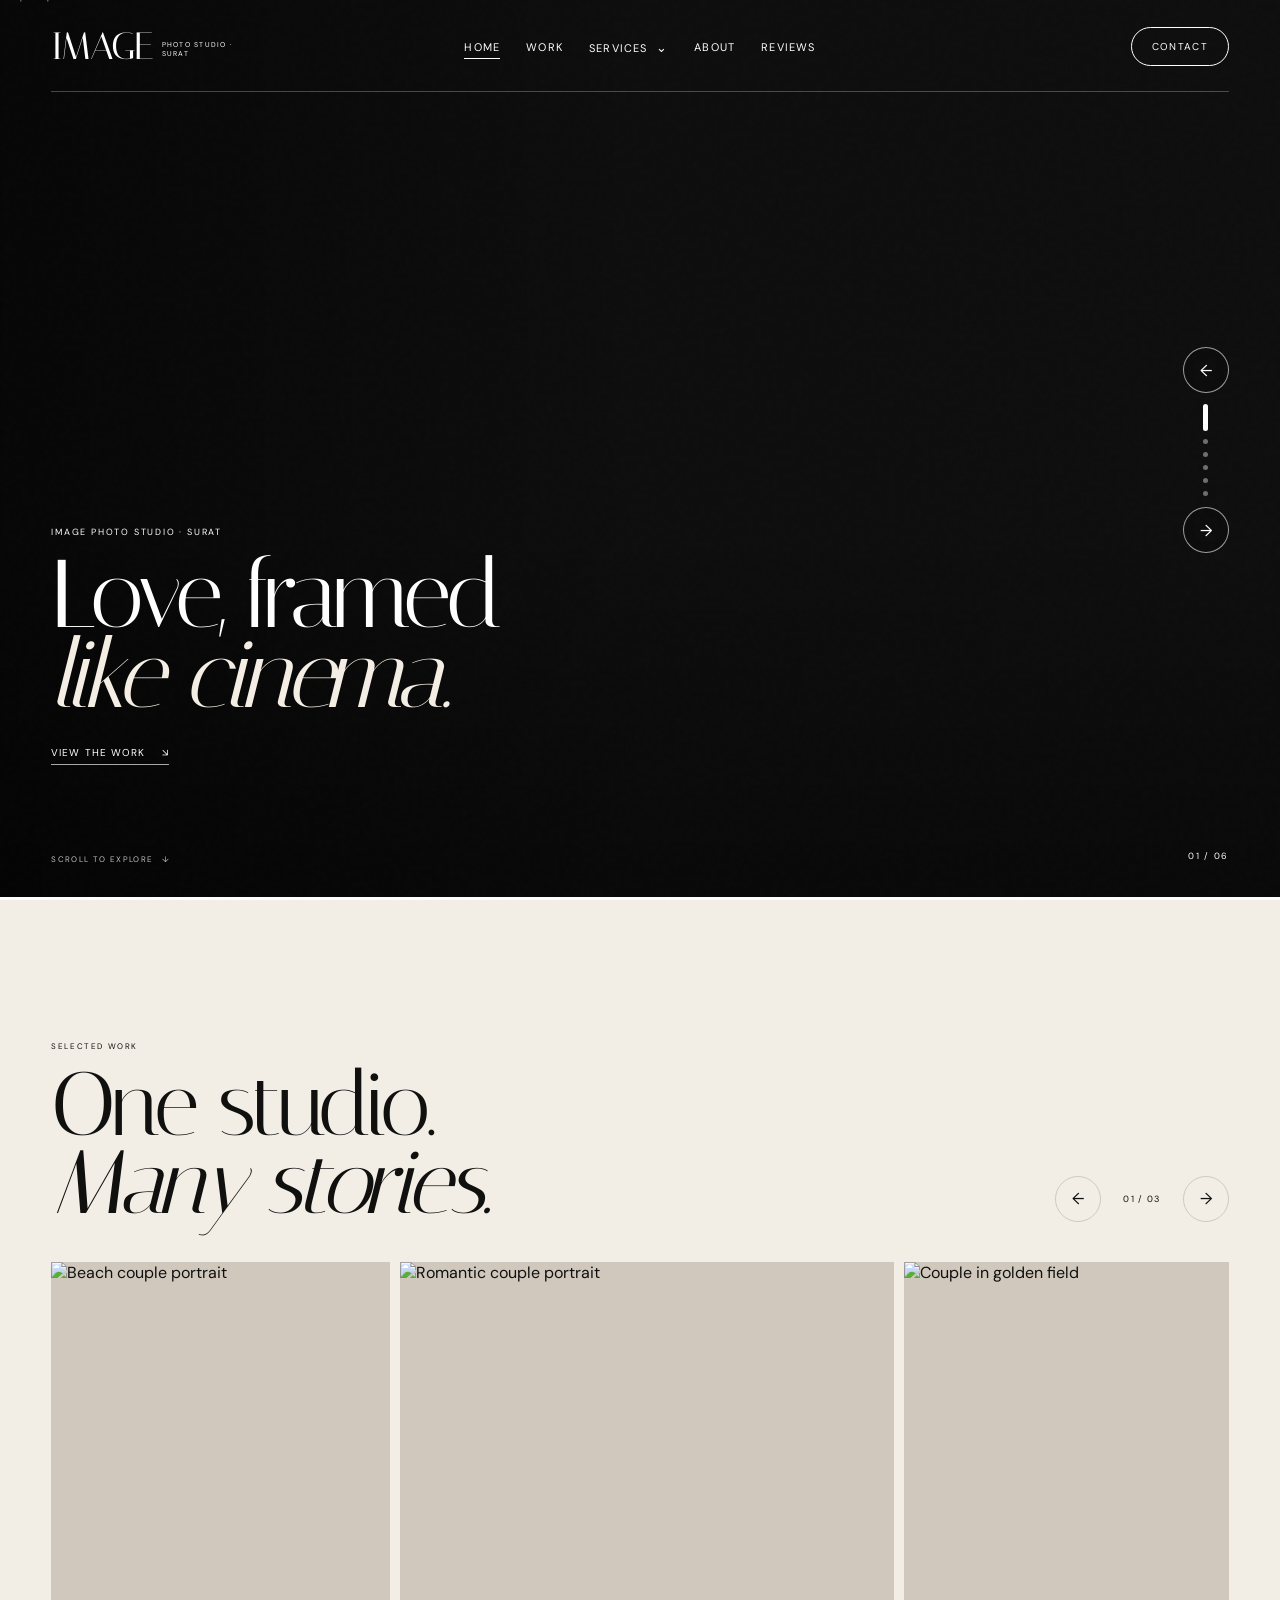
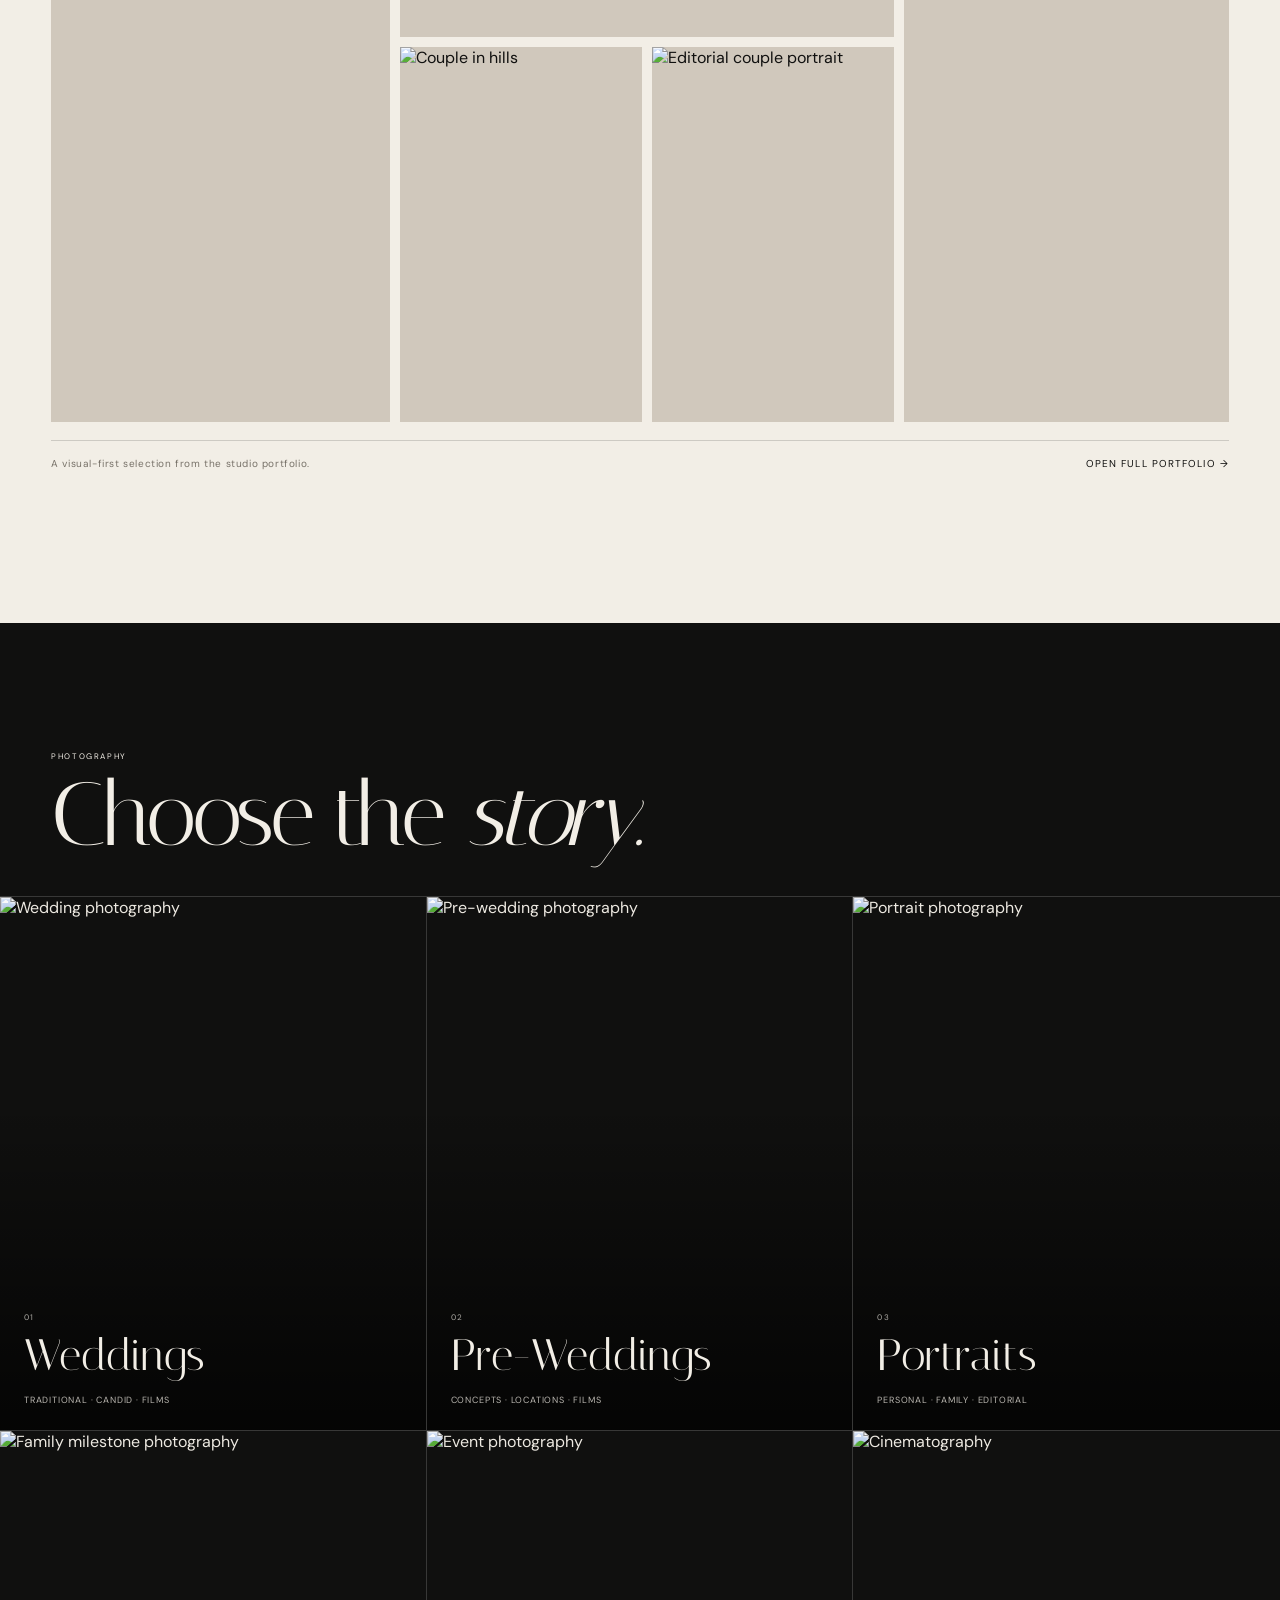
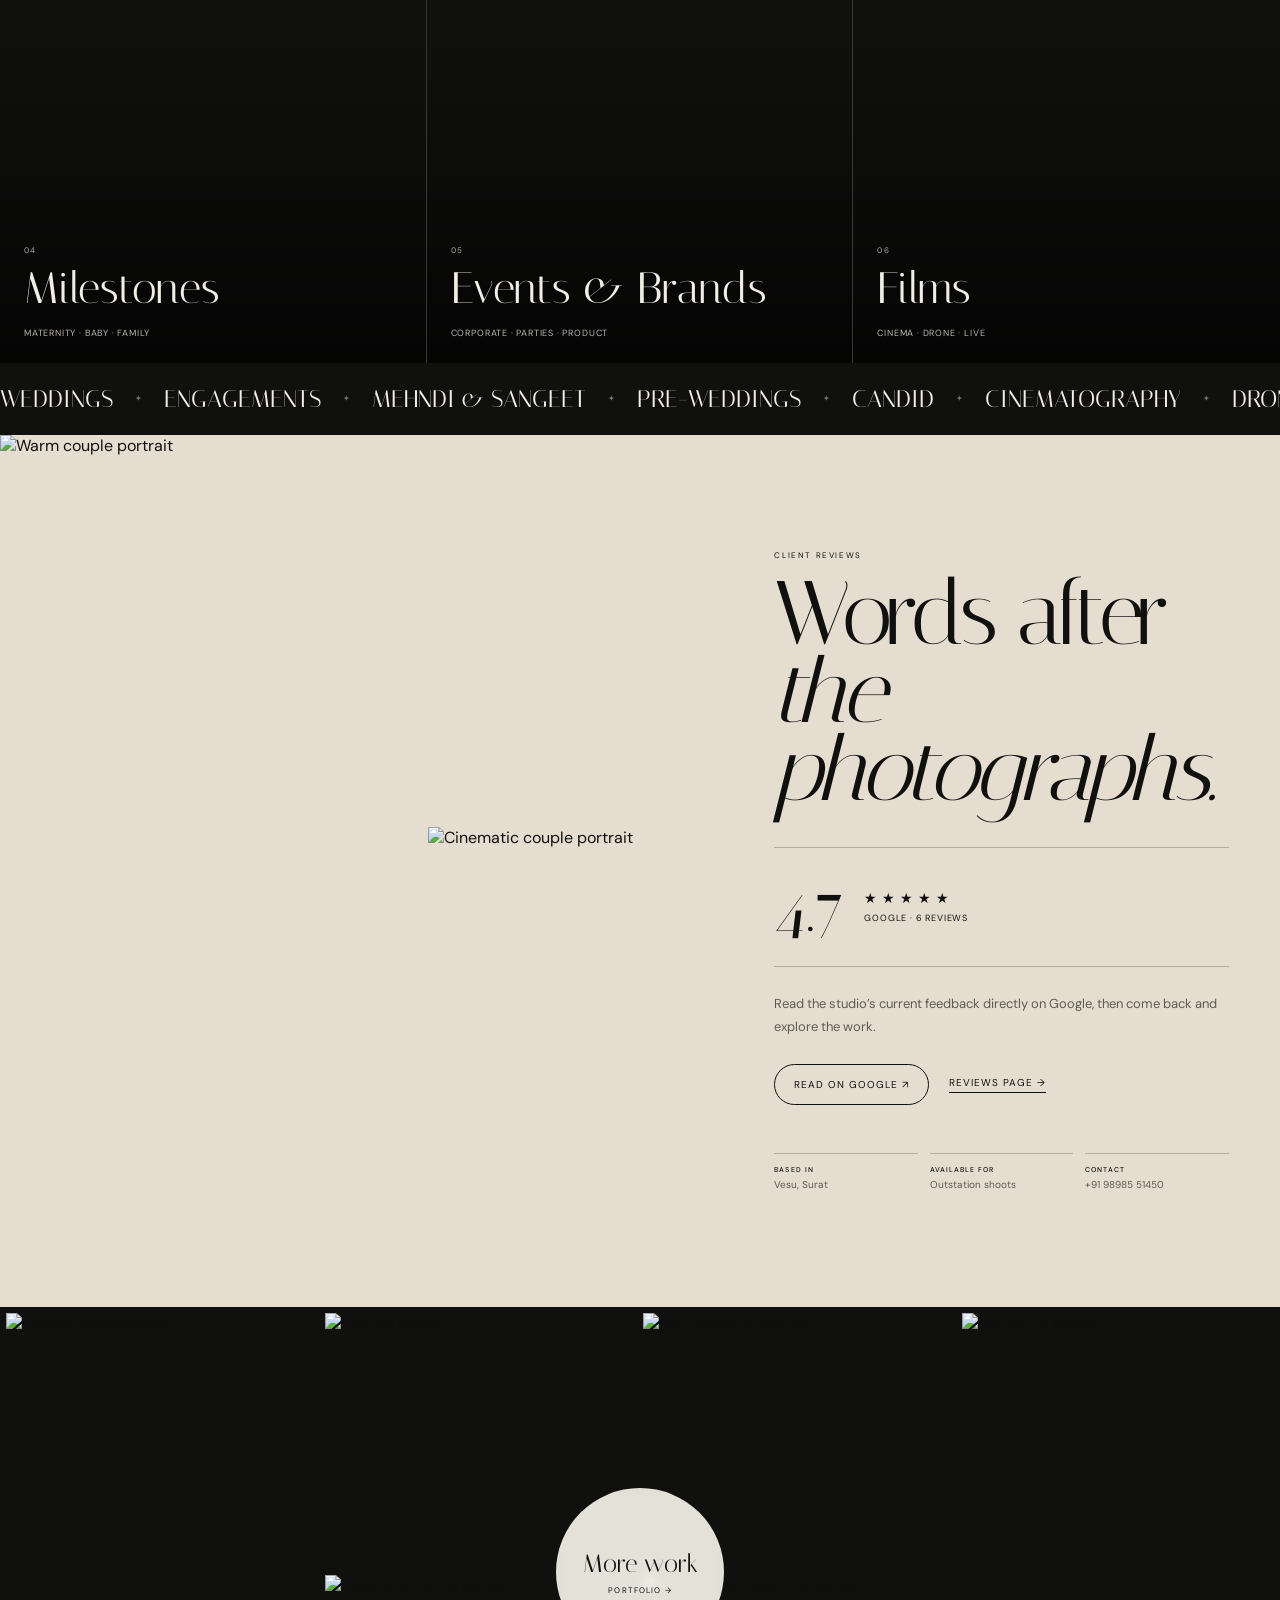
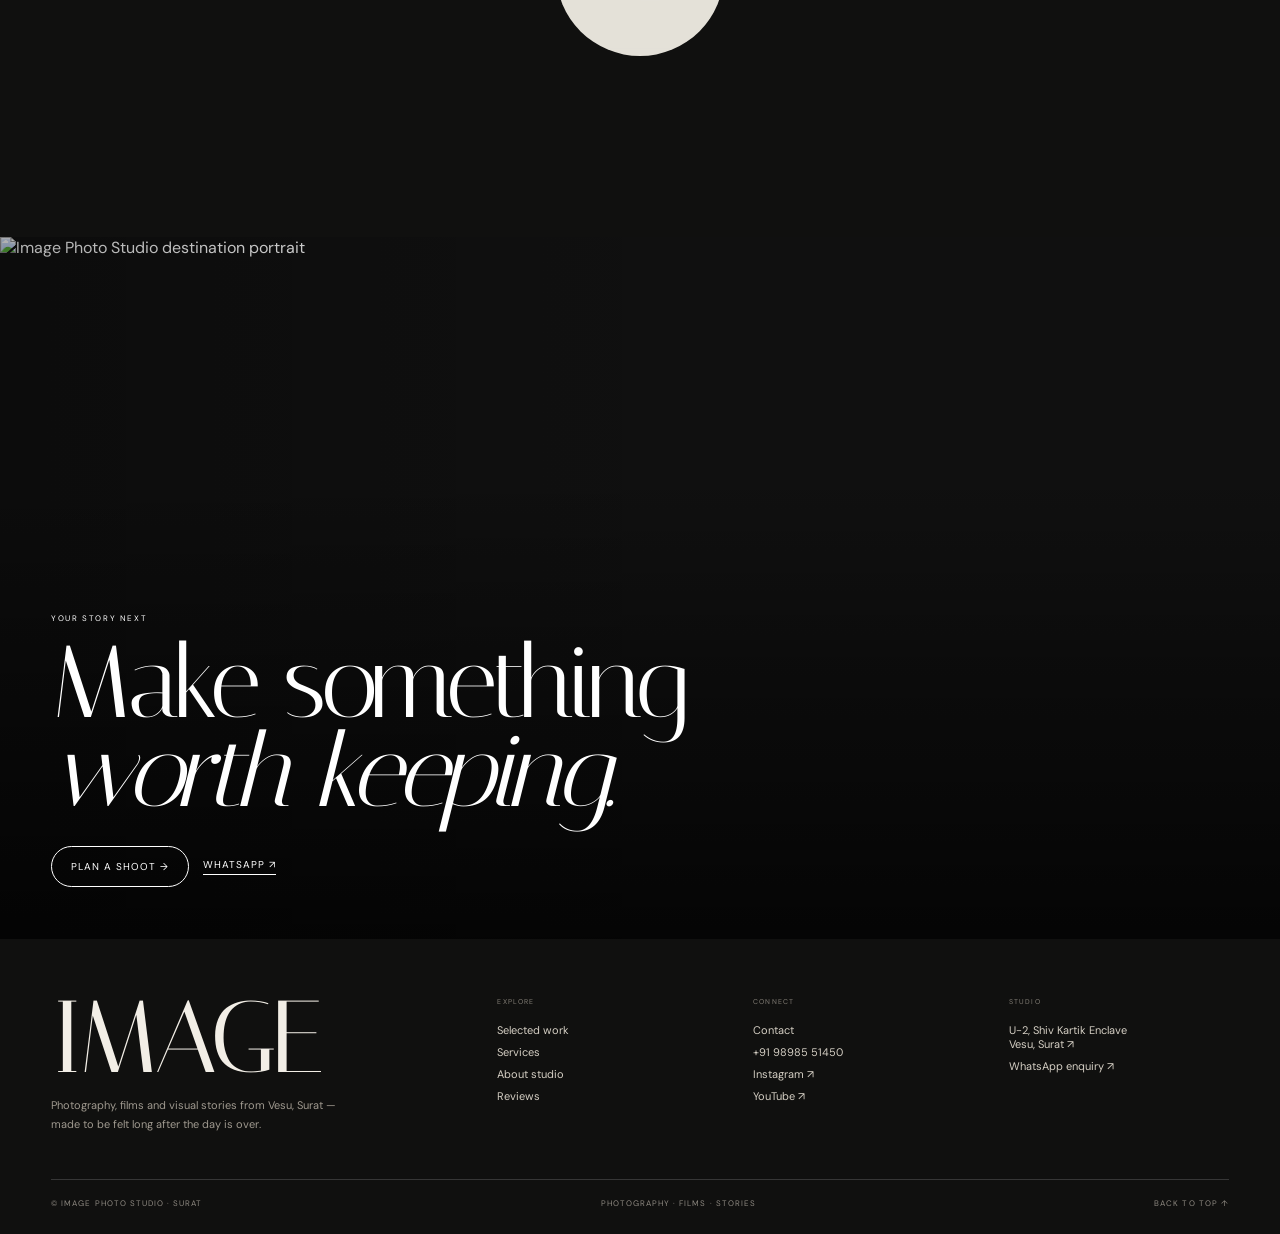
==== commit 952ba4fc: "Add files via upload" ====
--- a/index.html
+++ b/index.html
@@ -1,268 +1,50 @@
-<!doctype html>
-<html lang="en">
-<head>
-  <meta charset="utf-8" />
-  <meta name="viewport" content="width=device-width,initial-scale=1,viewport-fit=cover" />
-  <meta name="theme-color" content="#11100f" />
-  <meta name="description" content="Image Photo Studio — photography and films in Vesu, Surat. Weddings, portraits, events, maternity, baby shoots and more." />
-  <title>Image Photo Studio — Surat</title>
-  <link rel="preconnect" href="https://fonts.googleapis.com">
-  <link rel="preconnect" href="https://fonts.gstatic.com" crossorigin>
-  <link href="https://fonts.googleapis.com/css2?family=DM+Sans:wght@400;500;600&family=Italiana&display=swap" rel="stylesheet">
-  <link rel="stylesheet" href="styles.css" />
-  <link rel="icon" href="favicon.svg" type="image/svg+xml" />
-</head>
-<body>
-  <div class="scroll-progress" aria-hidden="true"><span></span></div>
-  <div class="noise" aria-hidden="true"></div>
-  <div class="cursor-dot" aria-hidden="true"></div>
+<!doctype html><html lang="en"><head>
+<meta charset="utf-8"><meta name="viewport" content="width=device-width,initial-scale=1,viewport-fit=cover">
+<meta name="theme-color" content="#10100f"><meta name="description" content="Image Photo Studio in Vesu, Surat — weddings, pre-weddings, portraits, family photography, films and production.">
+<title>Image Photo Studio — Surat</title>
+<link rel="preconnect" href="https://fonts.googleapis.com"><link rel="preconnect" href="https://fonts.gstatic.com" crossorigin>
+<link href="https://fonts.googleapis.com/css2?family=DM+Sans:wght@400;500;600&family=Italiana&display=swap" rel="stylesheet">
+<link rel="stylesheet" href="styles.css"><link rel="icon" href="favicon.svg" type="image/svg+xml"></head><body><div class="scroll-progress" aria-hidden="true"><span></span></div><div class="noise" aria-hidden="true"></div>
+<header class="site-header" id="top" data-variant="overlay">
+<a class="brand" href="index.html" aria-label="Image Photo Studio home"><span class="brand-main">IMAGE</span><span class="brand-sub">PHOTO STUDIO · SURAT</span></a>
+<nav class="desktop-nav" aria-label="Primary navigation"><a href="index.html" aria-current="page">Home</a><a href="portfolio.html">Work</a><div class="nav-dropdown">
+<button class="nav-dropdown-toggle" type="button" aria-expanded="false">Services <span>⌄</span></button>
+<div class="nav-dropdown-panel" role="menu">
+<div><small>Celebrations</small><a href="services.html#weddings">Weddings & Engagements</a><a href="services.html#prewedding">Pre-Wedding</a><a href="services.html#events">Mehndi · Sangeet · Parties</a></div>
+<div><small>People & Family</small><a href="services.html#portraits">Portraits</a><a href="services.html#family">Family</a><a href="services.html#maternity">Maternity</a><a href="services.html#baby">Baby Shoots</a></div>
+<div><small>Films & Production</small><a href="services.html#films">Candid & Cinematography</a><a href="services.html#drone">Drone Shoots</a><a href="services.html#production">Photobooth · Live Screening</a><a href="services.html#corporate">Corporate & Product</a><a class="all-services" href="services.html">View all services →</a></div>
+</div></div><a href="about.html">About</a><a href="reviews.html">Reviews</a></nav>
+<a class="contact-cta" href="contact.html">Contact</a><button class="menu-toggle" type="button" aria-label="Open menu" aria-expanded="false"><span></span><span></span></button></header>
+<div class="mobile-menu" aria-hidden="true"><div class="mobile-menu-inner"><a class="mobile-big-link" href="index.html">Home</a><a class="mobile-big-link" href="portfolio.html">Work</a><button class="mobile-services-toggle" type="button" aria-expanded="false">Services <span>+</span></button><div class="mobile-services"><a href="services.html#weddings">Weddings & Engagements</a><a href="services.html#prewedding">Pre-Wedding</a><a href="services.html#events">Mehndi · Sangeet · Parties</a><a href="services.html#portraits">Portraits</a><a href="services.html#family">Family & Milestones</a><a href="services.html#films">Candid & Cinematography</a><a href="services.html#drone">Drone Shoots</a><a href="services.html#corporate">Corporate & Product</a><a href="services.html">All services →</a></div><a class="mobile-big-link" href="about.html">About</a><a class="mobile-big-link" href="reviews.html">Reviews</a><a class="mobile-big-link" href="contact.html">Contact</a><div class="mobile-meta"><a href="tel:+919898551450">+91 98985 51450</a><a href="https://www.instagram.com/image_photo_studio2021/" target="_blank" rel="noopener">Instagram ↗</a><span>Vesu · Surat</span></div></div></div>
+<main>
+<section class="hero-slider" aria-label="Featured photography"><div class="hero-slides">
+<article class="hero-slide is-active"><img src="https://cdn0.weddingwire.in/vendor/4866/3_2/960/jpg/051a4653_15_484866-173617582911669.jpeg" alt="Couple portrait at sunset"><div class="hero-shade"></div><div class="hero-caption"><p>IMAGE PHOTO STUDIO · SURAT</p><h1>Love, framed<br><em>like cinema.</em></h1><a href="portfolio.html">View the work <span>↘</span></a></div><span class="hero-index">01 / 06</span></article>
+<article class="hero-slide"><img src="https://cdn0.weddingwire.in/vendor/4866/3_2/960/jpg/051a4771_15_484866-173617582233728.jpeg" alt="Creative pre-wedding portrait"><div class="hero-shade"></div><div class="hero-caption"><p>PRE-WEDDINGS · PORTRAITS</p><h2>Stories made of<br><em>light & feeling.</em></h2><a href="services.html">Explore services <span>↘</span></a></div><span class="hero-index">02 / 06</span></article>
+<article class="hero-slide"><img src="https://cdn0.weddingwire.in/vendor/4866/3_2/960/jpg/051a4580_15_484866-173617583524414.jpeg" alt="Forest couple portrait"><div class="hero-shade"></div><div class="hero-caption"><p>CANDID · EDITORIAL</p><h2>Natural moments.<br><em>Beautifully composed.</em></h2><a href="portfolio.html">See more work <span>↘</span></a></div><span class="hero-index">03 / 06</span></article>
+<article class="hero-slide"><img src="https://cdn0.weddingwire.in/vendor/4866/3_2/960/jpg/051a8246_15_484866-173617588397102.jpeg" alt="Cinematic couple portrait"><div class="hero-shade"></div><div class="hero-caption"><p>COUPLE STORIES · FILMS</p><h2>Every frame<br><em>should feel alive.</em></h2><a href="contact.html">Plan your shoot <span>↘</span></a></div><span class="hero-index">04 / 06</span></article>
+<article class="hero-slide"><img src="https://cdn0.weddingwire.in/vendor/4866/3_2/960/jpg/051a8402_15_484866-173617588324661.jpeg" alt="Destination couple portrait"><div class="hero-shade"></div><div class="hero-caption"><p>DESTINATION · OUTSTATION</p><h2>Go somewhere.<br><em>Remember everything.</em></h2><a href="contact.html">Check availability <span>↘</span></a></div><span class="hero-index">05 / 06</span></article>
+<article class="hero-slide"><img src="https://cdn0.weddingwire.in/vendor/4866/3_2/960/jpg/051a0203_15_484866-173617582178324.jpeg" alt="Black and white couple portrait"><div class="hero-shade"></div><div class="hero-caption"><p>PORTRAITS · MONOCHROME</p><h2>Simple. Personal.<br><em>Timeless.</em></h2><a href="reviews.html">Client reviews <span>↘</span></a></div><span class="hero-index">06 / 06</span></article>
+</div><div class="hero-controls"><button class="hero-arrow prev" type="button" aria-label="Previous slide">←</button><div class="hero-dots"></div><button class="hero-arrow next" type="button" aria-label="Next slide">→</button></div><div class="hero-progress"><span></span></div><div class="hero-scroll-note">Scroll to explore <span>↓</span></div></section>
 
-  <header class="site-header" id="top">
-    <a class="brand" href="#top" aria-label="Image Photo Studio home">
-      <span class="brand-mark">I</span>
-      <span class="brand-copy">IMAGE <small>PHOTO STUDIO</small></span>
-    </a>
+<section class="collage-section" id="work"><div class="collage-head reveal"><div><p class="eyebrow">SELECTED WORK</p><h2>One studio.<br><em>Many stories.</em></h2></div><div class="collage-controls"><button class="collage-arrow prev" type="button" aria-label="Previous collage">←</button><span class="collage-count">01 / 03</span><button class="collage-arrow next" type="button" aria-label="Next collage">→</button></div></div>
+<div class="collage-viewport reveal" data-delay="80"><div class="collage-track">
+<article class="collage-slide is-active"><figure class="tile tile-a"><img src="https://cdn0.weddingwire.in/vendor/4866/3_2/960/jpg/051a4735_15_484866-173617582172123.jpeg" alt="Beach couple portrait"></figure><figure class="tile tile-b"><img src="https://cdn0.weddingwire.in/vendor/4866/3_2/960/jpg/051a4759_15_484866-173617582014760.jpeg" alt="Romantic couple portrait"></figure><figure class="tile tile-c"><img src="https://cdn0.weddingwire.in/vendor/4866/3_2/960/jpg/051a0424_15_484866-173617583148424.jpeg" alt="Couple in golden field"></figure><figure class="tile tile-d"><img src="https://cdn0.weddingwire.in/vendor/4866/3_2/960/jpg/051a0221_15_484866-173617582965335.jpeg" alt="Couple in hills"></figure><figure class="tile tile-e"><img src="https://cdn0.weddingwire.in/vendor/4866/3_2/960/jpg/051a0237_15_484866-173617582264542.jpeg" alt="Editorial couple portrait"></figure></article>
+<article class="collage-slide"><figure class="tile tile-a"><img src="https://cdn0.weddingwire.in/vendor/4866/3_2/960/jpg/051a7708_15_484866-173617588116968.jpeg" alt="Playful pre-wedding portrait"></figure><figure class="tile tile-b"><img src="https://cdn0.weddingwire.in/vendor/4866/3_2/960/jpg/051a7737_15_484866-173617588183823.jpeg" alt="Close couple portrait"></figure><figure class="tile tile-c"><img src="https://cdn0.weddingwire.in/vendor/4866/3_2/960/jpg/051a8437_15_484866-173617588633400.jpeg" alt="Golden hour portrait"></figure><figure class="tile tile-d"><img src="https://cdn0.weddingwire.in/vendor/4866/3_2/960/jpg/051a8447-_15_484866-173617588932712.jpeg" alt="Mountain portrait"></figure><figure class="tile tile-e"><img src="https://cdn0.weddingwire.in/vendor/4866/3_2/960/jpg/051a8483_15_484866-173617589354191.jpeg" alt="Warm couple portrait"></figure></article>
+<article class="collage-slide"><figure class="tile tile-a"><img src="https://cdn0.weddingwire.in/vendor/4866/3_2/960/jpg/051a4546_15_484866-173617583217620.jpeg" alt="Black and white forest portrait"></figure><figure class="tile tile-b"><img src="https://cdn0.weddingwire.in/vendor/4866/3_2/960/jpg/051a8572_15_484866-173617589588180.jpeg" alt="Formal couple portrait"></figure><figure class="tile tile-c"><img src="https://cdn0.weddingwire.in/vendor/4866/3_2/960/jpg/051a8626_15_484866-173617589594988.jpeg" alt="Lantern portrait"></figure><figure class="tile tile-d"><img src="https://cdn0.weddingwire.in/vendor/4866/3_2/960/jpg/051a4741_15_484866-173617581654868.jpeg" alt="Editorial beach portrait"></figure><figure class="tile tile-e"><img src="https://cdn0.weddingwire.in/vendor/4866/3_2/960/jpg/051a8472-_15_484866-173617589516919.jpeg" alt="Hillside couple portrait"></figure></article>
+</div></div><div class="collage-footer reveal"><p>A visual-first selection from the studio portfolio.</p><a href="portfolio.html">Open full portfolio →</a></div></section>
 
-    <nav class="desktop-nav" aria-label="Primary navigation">
-      <a href="#work">Work</a>
-      <a href="#services">Services</a>
-      <a href="#about">About</a>
-      <a href="#contact">Contact</a>
-    </nav>
+<section class="category-section"><div class="category-intro reveal"><p class="eyebrow">PHOTOGRAPHY</p><h2>Choose the <em>story.</em></h2></div><div class="category-grid">
+<a class="category-card reveal" href="services.html#weddings"><img src="https://cdn0.weddingwire.in/vendor/4866/3_2/960/jpg/051a4653_15_484866-173617582911669.jpeg" alt="Wedding photography"><div><span>01</span><h3>Weddings</h3><small>Traditional · candid · films</small></div></a>
+<a class="category-card reveal" data-delay="60" href="services.html#prewedding"><img src="https://cdn0.weddingwire.in/vendor/4866/3_2/960/jpg/051a4771_15_484866-173617582233728.jpeg" alt="Pre-wedding photography"><div><span>02</span><h3>Pre-Weddings</h3><small>Concepts · locations · films</small></div></a>
+<a class="category-card reveal" data-delay="120" href="services.html#portraits"><img src="https://cdn0.weddingwire.in/vendor/4866/3_2/960/jpg/051a0203_15_484866-173617582178324.jpeg" alt="Portrait photography"><div><span>03</span><h3>Portraits</h3><small>Personal · family · editorial</small></div></a>
+<a class="category-card reveal" href="services.html#family"><img src="https://cdn0.weddingwire.in/vendor/4866/3_2/960/jpg/051a8437_15_484866-173617588633400.jpeg" alt="Family milestone photography"><div><span>04</span><h3>Milestones</h3><small>Maternity · baby · family</small></div></a>
+<a class="category-card reveal" data-delay="60" href="services.html#corporate"><img src="https://cdn0.weddingwire.in/vendor/4866/3_2/960/jpg/051a4580_15_484866-173617583524414.jpeg" alt="Event photography"><div><span>05</span><h3>Events & Brands</h3><small>Corporate · parties · product</small></div></a>
+<a class="category-card reveal" data-delay="120" href="services.html#films"><img src="https://cdn0.weddingwire.in/vendor/4866/3_2/960/jpg/051a8246_15_484866-173617588397102.jpeg" alt="Cinematography"><div><span>06</span><h3>Films</h3><small>Cinema · drone · live</small></div></a>
+</div><div class="service-ribbon"><div class="service-ribbon-track"><span>WEDDINGS</span><i>✦</i><span>ENGAGEMENTS</span><i>✦</i><span>MEHNDI & SANGEET</span><i>✦</i><span>PRE-WEDDINGS</span><i>✦</i><span>CANDID</span><i>✦</i><span>CINEMATOGRAPHY</span><i>✦</i><span>DRONE</span><i>✦</i><span>PORTRAITS</span><i>✦</i><span>MATERNITY</span><i>✦</i><span>BABY SHOOTS</span><i>✦</i><span>CORPORATE</span><i>✦</i><span>WEDDINGS</span><i>✦</i><span>ENGAGEMENTS</span><i>✦</i><span>MEHNDI & SANGEET</span><i>✦</i><span>PRE-WEDDINGS</span><i>✦</i><span>CANDID</span><i>✦</i><span>CINEMATOGRAPHY</span><i>✦</i><span>DRONE</span><i>✦</i><span>PORTRAITS</span><i>✦</i><span>MATERNITY</span><i>✦</i><span>BABY SHOOTS</span><i>✦</i><span>CORPORATE</span><i>✦</i></div></div></section>
 
-    <a class="header-cta" href="https://wa.me/919898551450?text=Hi%20Image%20Photo%20Studio%2C%20I%27d%20like%20to%20enquire%20about%20a%20photoshoot." target="_blank" rel="noopener">Book a shoot</a>
+<section class="reviews-section"><div class="reviews-visual reveal"><div class="review-photo-main"><img src="https://cdn0.weddingwire.in/vendor/4866/3_2/960/jpg/051a8437_15_484866-173617588633400.jpeg" alt="Warm couple portrait"></div><div class="review-photo-small"><img src="https://cdn0.weddingwire.in/vendor/4866/3_2/960/jpg/051a8626_15_484866-173617589594988.jpeg" alt="Cinematic couple portrait"></div></div><div class="reviews-copy reveal" data-delay="80"><p class="eyebrow">CLIENT REVIEWS</p><h2>Words after<br><em>the photographs.</em></h2><div class="google-rating"><strong>4.7</strong><div><div class="stars">★★★★★</div><span>Google · 6 reviews</span></div></div><p class="review-note">Read the studio’s current feedback directly on Google, then come back and explore the work.</p><div class="review-actions"><a class="pill-link" href="https://g.co/kgs/z77T6FX" target="_blank" rel="noopener">Read on Google ↗</a><a class="text-link" href="reviews.html">Reviews page →</a></div><div class="review-badges"><span><b>Based in</b>Vesu, Surat</span><span><b>Available for</b>Outstation shoots</span><span><b>Contact</b>+91 98985 51450</span></div></div></section>
 
-    <button class="menu-toggle" type="button" aria-label="Open menu" aria-expanded="false">
-      <span></span><span></span>
-    </button>
-  </header>
+<section class="instagram-wall" aria-label="More selected photographs"><a class="wall-item tall reveal" href="portfolio.html"><img src="https://cdn0.weddingwire.in/vendor/4866/3_2/960/jpg/051a0221_15_484866-173617582965335.jpeg" alt="Couple photography"></a><a class="wall-item reveal" href="portfolio.html"><img src="https://cdn0.weddingwire.in/vendor/4866/3_2/960/jpg/051a8483_15_484866-173617589354191.jpeg" alt="Couple portrait"></a><a class="wall-item reveal" href="portfolio.html"><img src="https://cdn0.weddingwire.in/vendor/4866/3_2/960/jpg/051a0424_15_484866-173617583148424.jpeg" alt="Pre-wedding portrait"></a><a class="wall-item tall reveal" href="portfolio.html"><img src="https://cdn0.weddingwire.in/vendor/4866/3_2/960/jpg/051a7737_15_484866-173617588183823.jpeg" alt="Romantic portrait"></a><a class="wall-item reveal" href="portfolio.html"><img src="https://cdn0.weddingwire.in/vendor/4866/3_2/960/jpg/051a4546_15_484866-173617583217620.jpeg" alt="Black and white portrait"></a><a class="wall-item reveal" href="portfolio.html"><img src="https://cdn0.weddingwire.in/vendor/4866/3_2/960/jpg/051a7708_15_484866-173617588116968.jpeg" alt="Playful pre-wedding portrait"></a><div class="wall-overlay"><span>More work</span><a href="portfolio.html">Portfolio →</a></div></section>
 
-  <div class="mobile-menu" aria-hidden="true">
-    <nav>
-      <a href="#work">Work</a>
-      <a href="#services">Services</a>
-      <a href="#about">About</a>
-      <a href="#contact">Contact</a>
-    </nav>
-    <div class="mobile-menu-meta">
-      <a href="tel:+919898551450">+91 98985 51450</a>
-      <span>Vesu · Surat</span>
-    </div>
-  </div>
-
-  <main>
-    <section class="hero">
-      <div class="hero-copy reveal">
-        <p class="eyebrow">Photography · Films · Stories</p>
-        <h1>Moments,<br><em>made timeless.</em></h1>
-        <p class="hero-intro">Surat-based photography for weddings, portraits, celebrations and brands — captured with a clean, cinematic eye.</p>
-        <div class="hero-actions">
-          <a class="btn btn-dark" href="#work">View selected work <span>↘</span></a>
-          <a class="text-link" href="https://wa.me/919898551450?text=Hi%20Image%20Photo%20Studio%2C%20I%27d%20like%20to%20check%20availability." target="_blank" rel="noopener">Check availability</a>
-        </div>
-      </div>
-
-      <div class="hero-visual reveal" data-delay="120">
-        <figure class="hero-photo parallax-media">
-          <img src="https://cdn0.weddingwire.in/vendor/4866/3_2/960/jpg/051a4653_15_484866-173617582911669.jpeg" alt="Image Photo Studio pre-wedding couple portrait at sunset" fetchpriority="high" />
-          <figcaption><span>Wedding stories</span><span>Surat · India</span></figcaption>
-        </figure>
-        <div class="hero-stamp" aria-hidden="true">SINCE<br><strong>2010</strong></div>
-      </div>
-
-      <div class="scroll-note" aria-hidden="true"><span></span> Scroll to discover</div>
-    </section>
-
-    <section class="ticker" aria-label="Studio specialties">
-      <div class="ticker-track">
-        <span>WEDDINGS</span><i>✦</i><span>PRE-WEDDINGS</span><i>✦</i><span>CANDID</span><i>✦</i><span>PORTRAITS</span><i>✦</i><span>FILMS</span><i>✦</i><span>DRONE</span><i>✦</i><span>MATERNITY</span><i>✦</i><span>EVENTS</span><i>✦</i>
-        <span>WEDDINGS</span><i>✦</i><span>PRE-WEDDINGS</span><i>✦</i><span>CANDID</span><i>✦</i><span>PORTRAITS</span><i>✦</i><span>FILMS</span><i>✦</i><span>DRONE</span><i>✦</i><span>MATERNITY</span><i>✦</i><span>EVENTS</span><i>✦</i>
-      </div>
-    </section>
-
-    <section class="intro section-pad" id="about">
-      <div class="section-label reveal">01 / The studio</div>
-      <div class="intro-grid">
-        <h2 class="display reveal">Not just photographs.<br><em>Pieces of your story.</em></h2>
-        <div class="intro-copy reveal" data-delay="100">
-          <p>Image Photo Studio is a professional photography studio in Vesu, Surat, creating imagery for weddings, families, personal milestones and businesses.</p>
-          <p>From candid photography and cinematography to drone shoots and live-event coverage, the approach stays simple: notice the real moments, frame them beautifully, and make them last.</p>
-          <a class="arrow-link" href="https://www.instagram.com/image_photo_studio2021/" target="_blank" rel="noopener">Follow the latest work <span>↗</span></a>
-        </div>
-      </div>
-    </section>
-
-    <section class="work section-pad" id="work">
-      <div class="section-head reveal">
-        <div>
-          <p class="section-label">02 / Selected work</p>
-          <h2 class="display">Stories in <em>frames.</em></h2>
-        </div>
-        <p>A selection from Image Photo Studio’s own public portfolio, with more recent work available on Instagram.</p>
-      </div>
-
-      <div class="masonry-gallery">
-        <figure class="gallery-card tall reveal">
-          <img src="https://cdn0.weddingwire.in/vendor/4866/3_2/960/jpg/051a4759_15_484866-173617582014760.jpeg" alt="Image Photo Studio couple portrait by the sea" loading="lazy" />
-          <figcaption><span>Pre-Wedding</span><strong>Quiet chemistry</strong></figcaption>
-        </figure>
-        <figure class="gallery-card wide reveal" data-delay="80">
-          <img src="https://cdn0.weddingwire.in/vendor/4866/3_2/960/jpg/051a4741_15_484866-173617581654868.jpeg" alt="Image Photo Studio pre-wedding portrait on the beach" loading="lazy" />
-          <figcaption><span>Couple</span><strong>By the sea</strong></figcaption>
-        </figure>
-        <figure class="gallery-card square reveal" data-delay="160">
-          <img src="https://cdn0.weddingwire.in/vendor/4866/3_2/960/jpg/051a0203_15_484866-173617582178324.jpeg" alt="Image Photo Studio black and white couple portrait" loading="lazy" />
-          <figcaption><span>Portrait</span><strong>In monochrome</strong></figcaption>
-        </figure>
-        <figure class="gallery-card square reveal">
-          <img src="https://cdn0.weddingwire.in/vendor/4866/3_2/960/jpg/051a4580_15_484866-173617583524414.jpeg" alt="Image Photo Studio outdoor couple portrait in the woods" loading="lazy" />
-          <figcaption><span>Editorial</span><strong>Among the trees</strong></figcaption>
-        </figure>
-        <figure class="gallery-card wide reveal" data-delay="80">
-          <img src="https://cdn0.weddingwire.in/vendor/4866/3_2/960/jpg/051a8402_15_484866-173617588324661.jpeg" alt="Image Photo Studio couple portrait in the hills" loading="lazy" />
-          <figcaption><span>Pre-Wedding</span><strong>Golden hour</strong></figcaption>
-        </figure>
-        <figure class="gallery-card tall reveal" data-delay="160">
-          <img src="https://cdn0.weddingwire.in/vendor/4866/3_2/960/jpg/051a8246_15_484866-173617588397102.jpeg" alt="Image Photo Studio creative couple portrait by a waterfall" loading="lazy" />
-          <figcaption><span>Couple</span><strong>After the rain</strong></figcaption>
-        </figure>
-      </div>
-
-      <div class="center-link reveal">
-        <a class="btn btn-outline" href="https://www.instagram.com/image_photo_studio2021/" target="_blank" rel="noopener">Explore more on Instagram <span>↗</span></a>
-      </div>
-    </section>
-
-    <section class="services section-pad" id="services">
-      <div class="services-heading reveal">
-        <p class="section-label">03 / What we do</p>
-        <h2 class="display">Every kind of <em>memory.</em></h2>
-      </div>
-
-      <div class="service-list">
-        <article class="service-row reveal">
-          <span class="service-no">01</span>
-          <h3>Weddings & Engagements</h3>
-          <p>Traditional + candid photography, cinematography, ceremonies, sangeet, mehndi and receptions.</p>
-          <span class="service-icon">↘</span>
-        </article>
-        <article class="service-row reveal">
-          <span class="service-no">02</span>
-          <h3>Pre-Wedding Stories</h3>
-          <p>Concept-led couple sessions, cinematic films, portraits and location-led storytelling.</p>
-          <span class="service-icon">↘</span>
-        </article>
-        <article class="service-row reveal">
-          <span class="service-no">03</span>
-          <h3>Portraits & Family</h3>
-          <p>Individual portraits, family sessions, maternity, baby shoots and milestone moments.</p>
-          <span class="service-icon">↘</span>
-        </article>
-        <article class="service-row reveal">
-          <span class="service-no">04</span>
-          <h3>Events & Brands</h3>
-          <p>Corporate events, parties, product imagery and content for businesses and e-commerce.</p>
-          <span class="service-icon">↘</span>
-        </article>
-        <article class="service-row reveal">
-          <span class="service-no">05</span>
-          <h3>Production Add-ons</h3>
-          <p>Drone shoots, photobooth, live screening, video coverage and post-production.</p>
-          <span class="service-icon">↘</span>
-        </article>
-      </div>
-    </section>
-
-    <section class="quote-section">
-      <div class="quote-image parallax-media">
-        <img src="https://cdn0.weddingwire.in/vendor/4866/3_2/960/jpg/051a4546_15_484866-173617583217620.jpeg" alt="Image Photo Studio black and white pre-wedding portrait in a forest" loading="lazy" />
-      </div>
-      <div class="quote-copy reveal">
-        <p class="eyebrow">The philosophy</p>
-        <blockquote>“The best photograph is the one that takes you back to exactly how it felt.”</blockquote>
-        <p>Natural emotion. Thoughtful composition. Timeless finishing.</p>
-      </div>
-    </section>
-
-    <section class="process section-pad">
-      <div class="process-head reveal">
-        <p class="section-label">04 / The process</p>
-        <h2 class="display">Simple from <em>hello.</em></h2>
-      </div>
-      <div class="process-grid">
-        <article class="reveal"><span>01</span><h3>Tell us your story</h3><p>Share your date, occasion, location and the style you have in mind.</p></article>
-        <article class="reveal" data-delay="80"><span>02</span><h3>Plan the frame</h3><p>We align on coverage, creative direction, timings and production needs.</p></article>
-        <article class="reveal" data-delay="160"><span>03</span><h3>Live the moment</h3><p>You enjoy the day. We stay observant, composed and ready for what unfolds.</p></article>
-        <article class="reveal" data-delay="240"><span>04</span><h3>Relive it</h3><p>Your photographs and films are refined into a story worth returning to.</p></article>
-      </div>
-    </section>
-
-    <section class="contact section-pad" id="contact">
-      <div class="contact-card reveal">
-        <div class="contact-copy">
-          <p class="section-label">05 / Start a conversation</p>
-          <h2>Have a date<br>in mind?</h2>
-          <p>Tell us what you’re planning and we’ll start from there.</p>
-        </div>
-
-        <form class="inquiry-form" id="inquiryForm">
-          <label>
-            <span>Your name</span>
-            <input id="name" name="name" type="text" autocomplete="name" placeholder="Name" required />
-          </label>
-          <label>
-            <span>What are we shooting?</span>
-            <select id="shootType" name="shootType" required>
-              <option value="" selected disabled>Select a shoot</option>
-              <option>Wedding / Engagement</option>
-              <option>Pre-Wedding</option>
-              <option>Maternity / Baby</option>
-              <option>Portrait / Family</option>
-              <option>Corporate / Event</option>
-              <option>Product / Brand</option>
-              <option>Other</option>
-            </select>
-          </label>
-          <label>
-            <span>Preferred date</span>
-            <input id="shootDate" name="shootDate" type="date" />
-          </label>
-          <label class="full">
-            <span>A little about your plan</span>
-            <textarea id="message" name="message" rows="3" placeholder="Location, event size, ideas, requirements..."></textarea>
-          </label>
-          <button class="btn btn-light full" type="submit">Send on WhatsApp <span>↗</span></button>
-          <p class="form-note full">This form opens WhatsApp with your enquiry pre-filled. No data is stored on this website.</p>
-        </form>
-      </div>
-
-      <div class="contact-meta reveal">
-        <div>
-          <span>Visit</span>
-          <a href="https://g.co/kgs/z77T6FX" target="_blank" rel="noopener">U-2, Shiv Kartik Enclave — Tower A,<br>near Nandadi 2, Vesu, Surat 395007</a>
-        </div>
-        <div>
-          <span>Call / WhatsApp</span>
-          <a href="tel:+919898551450">+91 98985 51450</a>
-        </div>
-        <div>
-          <span>Social</span>
-          <a href="https://www.instagram.com/image_photo_studio2021/" target="_blank" rel="noopener">Instagram ↗</a>
-          <a href="https://www.youtube.com/@ImagePhotoStudio3" target="_blank" rel="noopener">YouTube ↗</a>
-        </div>
-      </div>
-    </section>
-  </main>
-
-  <footer>
-    <div class="footer-brand">IMAGE <em>PHOTO</em> STUDIO</div>
-    <div class="footer-bottom">
-      <span>© <span id="year"></span> Image Photo Studio</span>
-      <span>Vesu · Surat · India</span>
-      <a href="#top">Back to top ↑</a>
-    </div>
-  </footer>
-
-  <script src="script.js"></script>
-</body>
-</html>
+<section class="closing-cta"><img src="https://cdn0.weddingwire.in/vendor/4866/3_2/960/jpg/051a8447-_15_484866-173617588932712.jpeg" alt="Image Photo Studio destination portrait"><div class="closing-copy reveal"><p class="eyebrow">YOUR STORY NEXT</p><h2>Make something<br><em>worth keeping.</em></h2><div class="closing-actions"><a class="pill-link" href="contact.html">Plan a shoot →</a><a class="text-link" href="https://wa.me/919898551450?text=Hi%20Image%20Photo%20Studio%2C%20I%27d%20like%20to%20enquire%20about%20a%20shoot." target="_blank" rel="noopener">WhatsApp ↗</a></div></div></section>
+</main><footer class="site-footer"><div class="footer-top"><div class="footer-brand"><div class="footer-logo">IMAGE</div><p>Photography, films and visual stories from Vesu, Surat — made to be felt long after the day is over.</p></div><div class="footer-col"><small>Explore</small><a href="portfolio.html">Selected work</a><a href="services.html">Services</a><a href="about.html">About studio</a><a href="reviews.html">Reviews</a></div><div class="footer-col"><small>Connect</small><a href="contact.html">Contact</a><a href="tel:+919898551450">+91 98985 51450</a><a href="https://www.instagram.com/image_photo_studio2021/" target="_blank" rel="noopener">Instagram ↗</a><a href="https://www.youtube.com/@ImagePhotoStudio3" target="_blank" rel="noopener">YouTube ↗</a></div><div class="footer-col"><small>Studio</small><a href="https://g.co/kgs/z77T6FX" target="_blank" rel="noopener">U-2, Shiv Kartik Enclave<br>Vesu, Surat ↗</a><a href="https://wa.me/919898551450?text=Hi%20Image%20Photo%20Studio%2C%20I%27d%20like%20to%20enquire%20about%20a%20shoot." target="_blank" rel="noopener">WhatsApp enquiry ↗</a></div></div><div class="footer-bottom"><span>© Image Photo Studio · Surat</span><span>Photography · Films · Stories</span><a href="#top">Back to top ↑</a></div></footer><script src="script.js"></script></body></html>
--- a/styles.css
+++ b/styles.css
@@ -1,493 +1,108 @@
-:root {
-  --ink: #11100f;
-  --paper: #f1eee8;
-  --paper-2: #e7e1d8;
-  --line: rgba(17,16,15,.18);
-  --muted: #706c66;
-  --white: #fbfaf7;
-  --serif: "Italiana", Georgia, serif;
-  --sans: "DM Sans", Arial, sans-serif;
-  --pad: clamp(22px, 4vw, 64px);
-  --radius: 2px;
+:root{
+  --ink:#10100f;
+  --paper:#f2eee6;
+  --paper-2:#e5ddd0;
+  --white:#fffdf8;
+  --muted:#777168;
+  --line:rgba(16,16,15,.16);
+  --light-line:rgba(255,255,255,.2);
+  --pad:clamp(20px,4vw,64px);
+  --header-h:92px;
 }
+*{box-sizing:border-box}
+html{scroll-behavior:smooth;background:var(--ink)}
+body{margin:0;background:var(--paper);color:var(--ink);font-family:"DM Sans",sans-serif;overflow-x:hidden}
+body.menu-open{overflow:hidden}
+a{color:inherit;text-decoration:none}
+button,input,textarea,select{font:inherit}
+button{color:inherit}
+img{display:block;width:100%;height:100%;object-fit:cover}
+figure{margin:0}
+::selection{background:var(--ink);color:var(--paper)}
+.noise{position:fixed;inset:0;pointer-events:none;z-index:999;opacity:.022;background-image:url("data:image/svg+xml,%3Csvg viewBox='0 0 180 180' xmlns='http://www.w3.org/2000/svg'%3E%3Cfilter id='n'%3E%3CfeTurbulence type='fractalNoise' baseFrequency='.82' numOctaves='3' stitchTiles='stitch'/%3E%3C/filter%3E%3Crect width='100%25' height='100%25' filter='url(%23n)' opacity='.72'/%3E%3C/svg%3E")}
+.scroll-progress{position:fixed;z-index:1000;top:0;left:0;width:100%;height:2px;pointer-events:none}.scroll-progress span{display:block;height:100%;background:currentColor;transform:scaleX(0);transform-origin:left}
 
-* { box-sizing: border-box; }
-html { scroll-behavior: smooth; }
-body {
-  margin: 0;
-  background: var(--paper);
-  color: var(--ink);
-  font-family: var(--sans);
-  font-size: 16px;
-  line-height: 1.5;
-  overflow-x: hidden;
+/* Header */
+.site-header{position:fixed;z-index:800;top:0;left:0;width:100%;height:var(--header-h);padding:0 var(--pad);display:grid;grid-template-columns:minmax(215px,1fr) auto minmax(135px,1fr);align-items:center;gap:26px;color:#fff;transition:height .3s ease,background .3s ease,color .3s ease,box-shadow .3s ease}
+.site-header::after{content:"";position:absolute;left:var(--pad);right:var(--pad);bottom:0;height:1px;background:rgba(255,255,255,.25);transition:background .3s ease}
+.site-header.scrolled,.site-header.inner-header{height:76px;background:rgba(242,238,230,.94);backdrop-filter:blur(16px);-webkit-backdrop-filter:blur(16px);color:var(--ink);box-shadow:0 1px 0 rgba(0,0,0,.04)}
+.site-header.scrolled::after,.site-header.inner-header::after{background:var(--line)}
+.brand{display:inline-flex;align-items:flex-end;gap:9px;width:max-content;line-height:.84;position:relative;z-index:2}.brand-main{font-family:"Italiana",serif;font-size:clamp(34px,3vw,52px);letter-spacing:-.045em}.brand-sub{max-width:74px;margin-bottom:4px;font-size:7px;line-height:1.2;letter-spacing:.18em;text-transform:uppercase}
+.desktop-nav{display:flex;align-items:center;justify-content:center;gap:26px;font-size:11px;letter-spacing:.11em;text-transform:uppercase;white-space:nowrap}.desktop-nav>a,.nav-dropdown-toggle{position:relative;padding:17px 0 15px;border:0;background:none;color:inherit;cursor:pointer;font-size:11px;letter-spacing:.11em;text-transform:uppercase}.desktop-nav>a::after,.nav-dropdown-toggle::after{content:"";position:absolute;left:0;bottom:10px;width:100%;height:1px;background:currentColor;transform:scaleX(0);transform-origin:right;transition:transform .25s ease}.desktop-nav>a:hover::after,.desktop-nav>a[aria-current="page"]::after,.nav-dropdown-toggle:hover::after{transform:scaleX(1);transform-origin:left}
+.nav-dropdown{position:relative}.nav-dropdown-toggle span{display:inline-block;margin-left:4px;font-size:13px;transition:transform .2s}.nav-dropdown.open .nav-dropdown-toggle span{transform:rotate(180deg)}
+.nav-dropdown-panel{position:absolute;top:calc(100% + 7px);left:50%;width:min(790px,78vw);display:grid;grid-template-columns:repeat(3,1fr);gap:30px;padding:28px 30px;background:var(--paper);color:var(--ink);border:1px solid var(--line);box-shadow:0 28px 75px rgba(0,0,0,.16);opacity:0;visibility:hidden;pointer-events:none;transform:translate(-50%,10px);transition:.22s ease}.nav-dropdown:hover .nav-dropdown-panel,.nav-dropdown:focus-within .nav-dropdown-panel,.nav-dropdown.open .nav-dropdown-panel{opacity:1;visibility:visible;pointer-events:auto;transform:translate(-50%,0)}.nav-dropdown-panel small{display:block;margin-bottom:12px;color:var(--muted);font-size:8px;letter-spacing:.16em;text-transform:uppercase}.nav-dropdown-panel a{display:block;padding:6px 0;font-family:"Italiana",serif;font-size:22px;line-height:1.05}.nav-dropdown-panel a:hover{font-style:italic}.nav-dropdown-panel .all-services{margin-top:10px;padding-top:12px;border-top:1px solid var(--line);font-family:"DM Sans",sans-serif;font-size:9px;letter-spacing:.12em;text-transform:uppercase}
+.contact-cta{justify-self:end;padding:12px 20px;border:1px solid currentColor;border-radius:999px;font-size:10px;letter-spacing:.13em;text-transform:uppercase;transition:.22s}.contact-cta:hover{background:#fff;color:#111}.site-header.scrolled .contact-cta:hover,.site-header.inner-header .contact-cta:hover{background:#111;color:#fff}
+.menu-toggle{display:none;justify-self:end;position:relative;width:44px;height:44px;border:1px solid currentColor;border-radius:50%;background:transparent}.menu-toggle span{position:absolute;left:11px;right:11px;height:1px;background:currentColor;transition:.25s}.menu-toggle span:first-child{top:17px}.menu-toggle span:last-child{top:25px}.menu-toggle.active span:first-child{transform:translateY(4px) rotate(45deg)}.menu-toggle.active span:last-child{transform:translateY(-4px) rotate(-45deg)}
+.mobile-menu{position:fixed;z-index:790;inset:0;padding:112px var(--pad) 34px;background:var(--ink);color:var(--paper);overflow:auto;opacity:0;visibility:hidden;transition:.28s ease}.mobile-menu.open{opacity:1;visibility:visible}.mobile-menu-inner{max-width:700px}.mobile-big-link,.mobile-services-toggle{display:flex;align-items:center;justify-content:space-between;width:100%;padding:13px 0;border:0;border-bottom:1px solid rgba(255,255,255,.17);background:none;color:inherit;text-align:left;font-family:"Italiana",serif;font-size:clamp(38px,10vw,66px)}.mobile-services-toggle span{font-family:"DM Sans",sans-serif;font-size:24px;transition:.25s}.mobile-services-toggle.active span{transform:rotate(45deg)}.mobile-services{max-height:0;overflow:hidden;opacity:0;transition:max-height .38s ease,opacity .25s ease}.mobile-services.open{max-height:620px;opacity:1}.mobile-services a{display:block;padding:8px 0;color:#ccc4b8;font-size:12px;letter-spacing:.05em}.mobile-meta{display:grid;gap:8px;margin-top:34px;color:#aaa49c;font-size:11px;letter-spacing:.06em}
+
+/* Homepage hero */
+.hero-slider{position:relative;height:100svh;min-height:640px;overflow:hidden;background:#111;color:#fff}.hero-slides,.hero-slide{position:absolute;inset:0}.hero-slide{opacity:0;visibility:hidden;overflow:hidden;transition:opacity .95s cubic-bezier(.2,.7,.2,1)}.hero-slide.is-active{opacity:1;visibility:visible}.hero-slide img{position:absolute;inset:-2%;width:104%;height:104%;transform:scale(1.05);transition:transform 7s cubic-bezier(.18,.6,.2,1)}.hero-slide.is-active img{transform:scale(1)}.hero-shade{position:absolute;inset:0;background:linear-gradient(90deg,rgba(0,0,0,.62),rgba(0,0,0,.19) 50%,rgba(0,0,0,.15)),linear-gradient(0deg,rgba(0,0,0,.38),transparent 42%)}.hero-caption{position:absolute;z-index:2;left:var(--pad);bottom:clamp(112px,15vh,154px);max-width:min(950px,82vw)}.hero-caption p{margin:0 0 17px;font-size:9px;letter-spacing:.2em;text-transform:uppercase}.hero-caption h1,.hero-caption h2{margin:0;font-family:"Italiana",serif;font-size:clamp(56px,7.5vw,124px);font-weight:400;line-height:.84;letter-spacing:-.05em}.hero-caption em{font-style:italic;color:#f4eee4}.hero-caption a{display:inline-flex;align-items:center;gap:16px;margin-top:30px;padding-bottom:5px;border-bottom:1px solid rgba(255,255,255,.65);font-size:10px;letter-spacing:.11em;text-transform:uppercase}.hero-index{position:absolute;z-index:2;right:var(--pad);bottom:38px;font-size:9px;letter-spacing:.18em}.hero-controls{position:absolute;z-index:4;right:var(--pad);top:50%;display:flex;flex-direction:column;align-items:center;gap:11px;transform:translateY(-50%)}.hero-arrow{width:46px;height:46px;border:1px solid rgba(255,255,255,.6);border-radius:50%;background:rgba(0,0,0,.12);color:#fff;backdrop-filter:blur(5px);cursor:pointer;transition:.22s}.hero-arrow:hover{background:#fff;color:#111}.hero-dots{display:flex;flex-direction:column;gap:8px}.hero-dot{width:5px;height:5px;padding:0;border:0;border-radius:10px;background:rgba(255,255,255,.4);cursor:pointer;transition:.25s}.hero-dot.is-active{height:27px;background:#fff}.hero-progress{position:absolute;z-index:4;left:0;right:0;bottom:0;height:3px;background:rgba(255,255,255,.16)}.hero-progress span{display:block;width:100%;height:100%;background:#fff;transform:scaleX(0);transform-origin:left}.hero-scroll-note{position:absolute;z-index:3;left:var(--pad);bottom:36px;display:flex;gap:9px;font-size:8px;letter-spacing:.17em;text-transform:uppercase;opacity:.75}
+
+/* General typography and sections */
+.eyebrow{margin:0 0 15px;font-size:8px;letter-spacing:.2em;text-transform:uppercase}.display-title{margin:0;font-family:"Italiana",serif;font-size:clamp(58px,7vw,112px);font-weight:400;line-height:.88;letter-spacing:-.045em}.display-title em{font-style:italic}.section-pad{padding:clamp(90px,11vw,150px) var(--pad)}
+.reveal{opacity:0;transform:translateY(25px);transition:opacity .72s var(--delay,0ms) ease,transform .72s var(--delay,0ms) cubic-bezier(.2,.7,.2,1)}.reveal.in-view{opacity:1;transform:none}
+
+/* Collage */
+.collage-section{padding:clamp(90px,11vw,150px) var(--pad) clamp(90px,12vw,160px);background:var(--paper)}.collage-head{display:flex;justify-content:space-between;align-items:flex-end;gap:28px;margin-bottom:40px}.collage-head h2,.category-intro h2,.reviews-copy h2,.closing-copy h2,.page-title{margin:0;font-family:"Italiana",serif;font-weight:400;line-height:.87;letter-spacing:-.045em}.collage-head h2,.category-intro h2,.reviews-copy h2{font-size:clamp(54px,7vw,108px)}.collage-head h2 em,.category-intro h2 em,.reviews-copy h2 em,.closing-copy h2 em,.page-title em{font-style:italic}.collage-controls{display:flex;align-items:center;gap:12px}.collage-arrow{width:46px;height:46px;border:1px solid var(--line);border-radius:50%;background:transparent;cursor:pointer;transition:.22s}.collage-arrow:hover{background:var(--ink);color:#fff}.collage-count{min-width:58px;text-align:center;font-size:9px;letter-spacing:.14em}.collage-viewport{overflow:hidden}.collage-track{display:flex;transition:transform .75s cubic-bezier(.22,.7,.2,1);will-change:transform}.collage-slide{flex:0 0 100%;height:min(72vw,760px);display:grid;grid-template-columns:1.15fr .82fr .82fr 1.1fr;grid-template-rows:1fr 1fr;gap:10px}.tile{overflow:hidden;position:relative;background:#d0c8bc}.tile img{transition:transform .9s cubic-bezier(.2,.7,.2,1)}.tile:hover img{transform:scale(1.04)}.tile-a{grid-column:1;grid-row:1/3}.tile-b{grid-column:2/4;grid-row:1}.tile-c{grid-column:4;grid-row:1/3}.tile-d{grid-column:2;grid-row:2}.tile-e{grid-column:3;grid-row:2}.collage-footer{display:flex;justify-content:space-between;gap:18px;align-items:center;margin-top:18px;padding-top:16px;border-top:1px solid var(--line);font-size:10px;letter-spacing:.06em}.collage-footer p{margin:0;color:var(--muted)}.collage-footer a{text-transform:uppercase;letter-spacing:.11em}
+
+/* Categories */
+.category-section{padding-top:clamp(86px,10vw,140px);background:var(--ink);color:var(--paper)}.category-intro{padding:0 var(--pad) 42px}.category-grid{display:grid;grid-template-columns:repeat(3,1fr)}.category-card{position:relative;aspect-ratio:4/5;overflow:hidden;border-top:1px solid rgba(255,255,255,.17);border-right:1px solid rgba(255,255,255,.17)}.category-card:nth-child(3n){border-right:0}.category-card::after{content:"";position:absolute;inset:0;background:linear-gradient(0deg,rgba(0,0,0,.72),rgba(0,0,0,.02) 60%)}.category-card img{transition:transform .8s cubic-bezier(.2,.7,.2,1),filter .5s}.category-card:hover img{transform:scale(1.055);filter:saturate(.82)}.category-card>div{position:absolute;z-index:2;left:24px;right:24px;bottom:22px}.category-card span{display:block;margin-bottom:8px;font-size:8px;letter-spacing:.18em;opacity:.7}.category-card h3{margin:0 0 6px;font-family:"Italiana",serif;font-size:clamp(32px,3.4vw,56px);font-weight:400}.category-card small{font-size:9px;letter-spacing:.09em;text-transform:uppercase;opacity:.76}.service-ribbon{overflow:hidden;padding:22px 0}.service-ribbon-track{display:flex;align-items:center;gap:22px;width:max-content;animation:ribbon 30s linear infinite;font-family:"Italiana",serif;font-size:24px}.service-ribbon-track i{font-size:8px;font-style:normal;opacity:.45}@keyframes ribbon{to{transform:translateX(-50%)}}
+
+/* Reviews teaser */
+.reviews-section{display:grid;grid-template-columns:1.13fr .87fr;min-height:84vh;background:var(--paper-2)}.reviews-visual{position:relative;min-height:700px;overflow:hidden}.review-photo-main{position:absolute;left:0;top:0;width:78%;height:100%}.review-photo-small{position:absolute;right:0;bottom:8%;width:42%;height:48%;border:9px solid var(--paper-2)}.reviews-copy{display:flex;flex-direction:column;justify-content:center;padding:clamp(72px,9vw,130px) var(--pad)}.google-rating{display:flex;align-items:center;gap:20px;margin-top:38px;padding:23px 0;border-top:1px solid rgba(16,16,15,.24);border-bottom:1px solid rgba(16,16,15,.24)}.google-rating strong{font-family:"Italiana",serif;font-size:72px;font-weight:400;line-height:1}.stars{font-size:14px;letter-spacing:5px}.google-rating span{display:block;margin-top:5px;font-size:9px;letter-spacing:.09em;text-transform:uppercase}.review-note{max-width:480px;margin:26px 0;font-size:13px;line-height:1.75;color:#5f5a53}.review-actions{display:flex;align-items:center;gap:20px;flex-wrap:wrap}.pill-link{display:inline-flex;align-items:center;gap:20px;padding:13px 19px;border:1px solid currentColor;border-radius:999px;font-size:10px;letter-spacing:.1em;text-transform:uppercase;transition:.22s}.pill-link:hover{background:var(--ink);color:#fff}.text-link{padding-bottom:3px;border-bottom:1px solid;font-size:10px;letter-spacing:.1em;text-transform:uppercase}.review-badges{display:grid;grid-template-columns:repeat(3,1fr);gap:12px;margin-top:48px}.review-badges span{display:grid;gap:4px;padding-top:11px;border-top:1px solid rgba(16,16,15,.22);font-size:10px;color:#5e5952}.review-badges b{font-size:7px;letter-spacing:.15em;text-transform:uppercase;color:var(--ink);font-weight:500}
+
+/* Image wall */
+.instagram-wall{position:relative;display:grid;grid-template-columns:repeat(4,1fr);grid-auto-rows:20vw;gap:6px;padding:6px;background:var(--ink)}.wall-item{position:relative;overflow:hidden}.wall-item.tall{grid-row:span 2}.wall-item img{transition:transform .7s cubic-bezier(.2,.7,.2,1),filter .4s}.wall-item:hover img{transform:scale(1.045);filter:brightness(.83)}.wall-overlay{position:absolute;z-index:5;left:50%;top:50%;transform:translate(-50%,-50%);display:grid;place-content:center;width:168px;height:168px;border-radius:50%;background:rgba(242,238,230,.94);backdrop-filter:blur(5px);text-align:center}.wall-overlay span{font-family:"Italiana",serif;font-size:25px}.wall-overlay a{margin-top:7px;font-size:8px;letter-spacing:.14em;text-transform:uppercase}
+
+/* Redesigned closing CTA and footer */
+.closing-cta{position:relative;min-height:min(78vh,820px);display:grid;place-items:end start;overflow:hidden;color:#fff;background:#111}.closing-cta>img{position:absolute;inset:0}.closing-cta::after{content:"";position:absolute;inset:0;background:linear-gradient(0deg,rgba(0,0,0,.72),rgba(0,0,0,.08) 65%),linear-gradient(90deg,rgba(0,0,0,.25),transparent 55%)}.closing-copy{position:relative;z-index:2;padding:var(--pad);max-width:900px}.closing-copy h2{font-size:clamp(58px,8vw,126px)}.closing-actions{display:flex;gap:14px;align-items:center;flex-wrap:wrap;margin-top:30px}.closing-actions .pill-link:hover{background:#fff;color:#111}.site-footer{background:var(--ink);color:var(--paper);padding:58px var(--pad) 26px}.footer-top{display:grid;grid-template-columns:1.4fr repeat(3,.75fr);gap:36px;padding-bottom:46px}.footer-brand .footer-logo{font-family:"Italiana",serif;font-size:clamp(62px,8vw,118px);line-height:.8;letter-spacing:-.05em}.footer-brand p{max-width:310px;margin:18px 0 0;color:#9f998f;font-size:11px;line-height:1.65}.footer-col small{display:block;margin-bottom:13px;color:#827d75;font-size:7px;letter-spacing:.16em;text-transform:uppercase}.footer-col a{display:block;padding:4px 0;font-size:11px;color:#d5cfc4}.footer-col a:hover{color:#fff}.footer-bottom{display:flex;justify-content:space-between;gap:18px;padding-top:18px;border-top:1px solid rgba(255,255,255,.16);color:#8f8a82;font-size:8px;letter-spacing:.13em;text-transform:uppercase}
+
+/* Interior pages */
+.inner-main{padding-top:76px}.page-hero{display:grid;grid-template-columns:1.05fr .95fr;min-height:72vh;background:var(--paper);padding:clamp(100px,11vw,150px) var(--pad) 64px;align-items:end;gap:60px}.page-hero .page-title{font-size:clamp(68px,9vw,150px)}.page-hero p.page-deck{max-width:480px;margin:25px 0 0;color:#666159;font-size:13px;line-height:1.75}.page-hero-media{align-self:stretch;min-height:480px;overflow:hidden}.page-hero-media img{transition:transform 1s cubic-bezier(.2,.7,.2,1)}.page-hero-media:hover img{transform:scale(1.025)}
+
+/* Portfolio page */
+.filter-bar{position:sticky;z-index:40;top:76px;display:flex;gap:9px;flex-wrap:wrap;padding:14px var(--pad);background:rgba(242,238,230,.95);border-top:1px solid var(--line);border-bottom:1px solid var(--line);backdrop-filter:blur(12px)}.filter-btn{padding:9px 13px;border:1px solid var(--line);border-radius:999px;background:transparent;font-size:8px;letter-spacing:.13em;text-transform:uppercase;cursor:pointer}.filter-btn.is-active,.filter-btn:hover{background:var(--ink);color:#fff}.portfolio-grid{display:grid;grid-template-columns:repeat(4,1fr);grid-auto-rows:22vw;gap:6px;padding:6px;background:var(--ink)}.portfolio-item{position:relative;overflow:hidden}.portfolio-item.wide{grid-column:span 2}.portfolio-item.tall{grid-row:span 2}.portfolio-item img{transition:transform .75s cubic-bezier(.2,.7,.2,1),filter .4s}.portfolio-item:hover img{transform:scale(1.045);filter:brightness(.86)}.portfolio-item.is-hidden{display:none}.portfolio-label{position:absolute;left:14px;bottom:12px;z-index:2;padding:7px 9px;background:rgba(16,16,15,.68);color:#fff;backdrop-filter:blur(7px);font-size:8px;letter-spacing:.12em;text-transform:uppercase}
+
+/* Services page */
+.services-intro{padding:clamp(90px,11vw,150px) var(--pad) 40px}.services-intro .display-title{max-width:900px}.services-list{border-top:1px solid var(--line)}.service-row{display:grid;grid-template-columns:82px 1fr 1.1fr auto;gap:30px;align-items:center;padding:28px var(--pad);border-bottom:1px solid var(--line);transition:background .25s}.service-row:hover{background:#e9e2d7}.service-no{font-size:8px;letter-spacing:.16em;color:var(--muted)}.service-name{font-family:"Italiana",serif;font-size:clamp(30px,4vw,58px)}.service-desc{max-width:520px;color:#68635c;font-size:12px;line-height:1.7}.service-link{font-size:9px;letter-spacing:.12em;text-transform:uppercase;border-bottom:1px solid}.services-showcase{display:grid;grid-template-columns:1.2fr .8fr;gap:6px;padding:6px;background:var(--ink)}.services-showcase figure{height:min(62vw,760px);overflow:hidden}.services-showcase .stack{display:grid;grid-template-rows:1fr 1fr;gap:6px}.services-showcase .stack figure{height:auto}
+
+/* About page */
+.about-story{display:grid;grid-template-columns:.8fr 1.2fr;gap:clamp(45px,8vw,110px);padding:clamp(90px,11vw,150px) var(--pad);align-items:start}.about-story h2{font-family:"Italiana",serif;font-size:clamp(52px,6.4vw,98px);font-weight:400;line-height:.9;letter-spacing:-.04em;margin:0}.about-copy{max-width:660px}.about-copy p{margin:0 0 19px;color:#625d56;font-size:14px;line-height:1.85}.about-copy strong{color:var(--ink);font-weight:500}.about-metrics{display:grid;grid-template-columns:repeat(3,1fr);gap:1px;background:var(--line);margin-top:38px}.about-metrics div{background:var(--paper);padding:22px}.about-metrics strong{display:block;font-family:"Italiana",serif;font-size:45px;font-weight:400}.about-metrics span{font-size:8px;letter-spacing:.13em;text-transform:uppercase;color:var(--muted)}.about-filmstrip{display:grid;grid-template-columns:1fr .78fr 1fr;gap:6px;padding:6px;background:var(--ink)}.about-filmstrip figure{height:min(60vw,700px);overflow:hidden}.about-filmstrip figure:nth-child(2){margin-top:8vw;margin-bottom:8vw}
+
+/* Reviews page */
+.reviews-page-hero{display:grid;grid-template-columns:1.1fr .9fr;gap:60px;align-items:end;padding:clamp(110px,12vw,170px) var(--pad) 70px;min-height:74vh;background:var(--paper)}.reviews-page-hero .page-title{font-size:clamp(68px,9vw,146px)}.rating-card{justify-self:end;width:min(390px,100%);padding:31px;border:1px solid var(--ink);display:grid;gap:8px}.rating-card span{font-size:8px;letter-spacing:.16em;text-transform:uppercase}.rating-card strong{margin-top:11px;font-family:"Italiana",serif;font-size:118px;font-weight:400;line-height:.84}.rating-card .stars{font-size:17px}.rating-card small{font-size:8px;letter-spacing:.13em;text-transform:uppercase}.rating-card a{display:flex;justify-content:space-between;margin-top:22px;padding-top:15px;border-top:1px solid var(--line);font-size:8px;letter-spacing:.13em;text-transform:uppercase}.review-proof-grid{display:grid;grid-template-columns:1.35fr .65fr;grid-template-rows:1fr 1fr;gap:6px;height:min(80vw,900px);padding:6px;background:var(--ink)}.review-proof-grid figure{overflow:hidden}.review-proof-grid .big{grid-row:1/3}.google-panel{display:grid;grid-template-columns:.8fr 1.2fr;gap:clamp(40px,7vw,100px);padding:clamp(90px,11vw,150px) var(--pad);background:var(--paper-2)}.google-copy h2{margin:0;font-family:"Italiana",serif;font-size:clamp(54px,7vw,104px);font-weight:400;line-height:.88;letter-spacing:-.04em}.google-copy h2 em{font-style:italic}.google-copy p{max-width:490px;margin:25px 0;color:#5e5952;font-size:13px;line-height:1.8}.map-card{min-height:480px;border:1px solid rgba(16,16,15,.18);background:#cfc7bc}.map-card iframe{width:100%;height:100%;min-height:480px;border:0;filter:grayscale(.18) contrast(.94)}
+
+/* Contact page */
+.contact-page-grid{display:grid;grid-template-columns:1fr 1fr;min-height:calc(100vh - 76px)}.contact-page-media{min-height:720px}.contact-page-panel{display:flex;flex-direction:column;justify-content:center;padding:clamp(70px,8vw,120px) var(--pad);background:var(--paper)}.contact-page-panel h1{margin:0;font-family:"Italiana",serif;font-size:clamp(68px,8vw,130px);font-weight:400;line-height:.84;letter-spacing:-.045em}.contact-page-panel h1 em{font-style:italic}.contact-info{display:grid;gap:18px;margin-top:38px}.contact-info div{display:grid;grid-template-columns:92px 1fr;gap:20px;padding-top:14px;border-top:1px solid var(--line)}.contact-info small{font-size:8px;letter-spacing:.14em;text-transform:uppercase;color:var(--muted)}.contact-info a,.contact-info span{font-size:12px;line-height:1.6}.quick-form{display:grid;grid-template-columns:1fr 1fr;gap:14px;margin-top:34px}.quick-form input,.quick-form select,.quick-form textarea{width:100%;border:0;border-bottom:1px solid var(--line);background:transparent;padding:13px 0;outline:none;font-size:12px}.quick-form textarea{grid-column:1/3;min-height:90px;resize:vertical}.quick-form button{grid-column:1/3;justify-self:start;margin-top:8px;background:transparent;cursor:pointer}.contact-map{height:450px}.contact-map iframe{width:100%;height:100%;border:0;filter:grayscale(.18)}
+
+/* responsive */
+@media(max-width:1180px){
+  .site-header{grid-template-columns:minmax(190px,1fr) auto minmax(120px,1fr)}
+  .desktop-nav{gap:18px}.desktop-nav>a,.nav-dropdown-toggle{font-size:10px}
 }
-body.menu-open { overflow: hidden; }
-img { display: block; width: 100%; }
-a { color: inherit; text-decoration: none; }
-button, input, select, textarea { font: inherit; }
-button { color: inherit; }
-::selection { background: var(--ink); color: var(--paper); }
-
-.noise {
-  position: fixed;
-  inset: 0;
-  z-index: 999;
-  pointer-events: none;
-  opacity: .045;
-  background-image: url("data:image/svg+xml,%3Csvg viewBox='0 0 180 180' xmlns='http://www.w3.org/2000/svg'%3E%3Cfilter id='n'%3E%3CfeTurbulence type='fractalNoise' baseFrequency='.86' numOctaves='4' stitchTiles='stitch'/%3E%3C/filter%3E%3Crect width='100%25' height='100%25' filter='url(%23n)' opacity='.55'/%3E%3C/svg%3E");
+@media(max-width:1020px){
+  .desktop-nav,.contact-cta{display:none}.menu-toggle{display:block}.site-header{grid-template-columns:1fr auto}.brand-main{font-size:44px}
+  .collage-slide{height:88vw;grid-template-columns:1.1fr 1fr 1fr;grid-template-rows:1fr 1fr}.tile-a{grid-column:1;grid-row:1/3}.tile-b{grid-column:2/4;grid-row:1}.tile-c{display:none}.tile-d{grid-column:2;grid-row:2}.tile-e{grid-column:3;grid-row:2}
+  .reviews-section{grid-template-columns:1fr}.reviews-visual{min-height:68vw}.reviews-copy{max-width:780px}
+  .page-hero{grid-template-columns:1fr;align-items:start}.page-hero-media{min-height:60vw}
+  .portfolio-grid{grid-template-columns:repeat(3,1fr);grid-auto-rows:30vw}
+  .services-showcase{grid-template-columns:1fr}.services-showcase figure{height:72vw}.services-showcase .stack{grid-template-columns:1fr 1fr;grid-template-rows:1fr}.services-showcase .stack figure{height:48vw}
+  .about-story{grid-template-columns:1fr}.reviews-page-hero{grid-template-columns:1fr;align-items:start}.rating-card{justify-self:start}.google-panel{grid-template-columns:1fr}.contact-page-grid{grid-template-columns:1fr}.contact-page-media{min-height:70vw}.footer-top{grid-template-columns:1.4fr 1fr 1fr}.footer-col:last-child{grid-column:2/4}
 }
-.cursor-dot {
-  position: fixed;
-  width: 10px; height: 10px;
-  background: var(--ink);
-  border-radius: 50%;
-  pointer-events: none;
-  z-index: 1000;
-  transform: translate(-50%, -50%);
-  transition: width .18s, height .18s, opacity .18s;
-  mix-blend-mode: difference;
-  opacity: 0;
+@media(max-width:720px){
+  :root{--header-h:76px}.site-header{height:76px}.brand-main{font-size:38px}.brand-sub{font-size:6px}
+  .hero-slider{min-height:600px}.hero-caption{bottom:118px;max-width:88vw}.hero-caption h1,.hero-caption h2{font-size:clamp(52px,14vw,82px)}.hero-controls{right:18px;top:auto;bottom:35px;flex-direction:row}.hero-dots{flex-direction:row}.hero-dot.is-active{width:27px;height:5px}.hero-index{display:none}.hero-scroll-note{bottom:40px}.hero-arrow{width:40px;height:40px}
+  .collage-head{align-items:flex-start;flex-direction:column}.collage-slide{height:125vw;grid-template-columns:1fr 1fr;grid-template-rows:1.1fr .9fr}.tile-a{grid-column:1;grid-row:1}.tile-b{grid-column:2;grid-row:1}.tile-d{grid-column:1;grid-row:2}.tile-e{grid-column:2;grid-row:2}.collage-footer{align-items:flex-start;flex-direction:column}
+  .category-grid{grid-template-columns:1fr 1fr}.category-card{aspect-ratio:3/4}.category-card>div{left:14px;right:14px;bottom:14px}.category-card h3{font-size:clamp(27px,8vw,40px)}.category-card small{font-size:7px}.service-ribbon-track{font-size:20px}
+  .reviews-visual{min-height:92vw}.review-photo-small{border-width:5px}.review-badges{grid-template-columns:1fr}.instagram-wall{grid-template-columns:repeat(2,1fr);grid-auto-rows:50vw;gap:4px;padding:4px}.wall-item.tall{grid-row:span 1}.wall-overlay{width:136px;height:136px}.wall-overlay span{font-size:21px}
+  .closing-cta{min-height:75vh}.footer-top{grid-template-columns:1fr 1fr}.footer-brand{grid-column:1/3}.footer-col:last-child{grid-column:auto}.footer-bottom{flex-direction:column}
+  .page-hero{padding-top:105px}.page-hero .page-title,.reviews-page-hero .page-title{font-size:clamp(62px,17vw,94px)}.page-hero-media{min-height:88vw}
+  .filter-bar{top:76px;overflow:auto;flex-wrap:nowrap}.portfolio-grid{grid-template-columns:repeat(2,1fr);grid-auto-rows:52vw}.portfolio-item.wide{grid-column:span 2}.portfolio-item.tall{grid-row:span 1}
+  .service-row{grid-template-columns:42px 1fr auto;gap:14px;padding:22px 20px}.service-desc{grid-column:2/4}.service-name{font-size:34px}.services-showcase .stack{grid-template-columns:1fr;grid-template-rows:1fr 1fr}.services-showcase .stack figure{height:66vw}
+  .about-metrics{grid-template-columns:1fr}.about-filmstrip{grid-template-columns:1fr 1fr}.about-filmstrip figure{height:70vw}.about-filmstrip figure:nth-child(2){margin:0}.about-filmstrip figure:last-child{grid-column:1/3;height:80vw}
+  .reviews-page-hero{padding-top:112px}.rating-card strong{font-size:96px}.review-proof-grid{height:145vw;grid-template-columns:1fr 1fr;grid-template-rows:1.2fr .8fr}.review-proof-grid .big{grid-column:1/3;grid-row:1}.google-panel{padding-top:80px;padding-bottom:90px}.map-card,.map-card iframe{min-height:400px}
+  .contact-page-media{min-height:95vw}.quick-form{grid-template-columns:1fr}.quick-form textarea,.quick-form button{grid-column:1}.contact-info div{grid-template-columns:72px 1fr}
 }
-
-.site-header {
-  position: fixed;
-  z-index: 90;
-  top: 0; left: 0; right: 0;
-  min-height: 76px;
-  padding: 0 var(--pad);
-  display: grid;
-  grid-template-columns: 1fr auto 1fr;
-  align-items: center;
-  border-bottom: 1px solid transparent;
-  transition: background .35s, border-color .35s, transform .35s;
-}
-.site-header.scrolled {
-  background: rgba(241,238,232,.88);
-  backdrop-filter: blur(16px);
-  border-color: var(--line);
-}
-.brand { display: inline-flex; align-items: center; gap: 12px; width: fit-content; }
-.brand-mark {
-  width: 30px; height: 30px; border: 1px solid currentColor;
-  display: grid; place-items: center; border-radius: 50%; font-family: var(--serif); font-size: 18px;
-}
-.brand-copy { font-size: 13px; font-weight: 600; letter-spacing: .13em; line-height: .9; }
-.brand-copy small { display: block; font-size: 8px; letter-spacing: .2em; margin-top: 6px; font-weight: 500; }
-.desktop-nav { display: flex; gap: 34px; font-size: 13px; }
-.desktop-nav a { position: relative; }
-.desktop-nav a::after { content:""; position:absolute; left:0; right:100%; bottom:-5px; height:1px; background:currentColor; transition:right .3s; }
-.desktop-nav a:hover::after { right:0; }
-.header-cta { justify-self: end; font-size: 13px; border-bottom: 1px solid currentColor; padding-bottom: 3px; }
-.menu-toggle { display:none; justify-self:end; width:40px; height:40px; border:0; background:none; padding:8px; cursor:pointer; }
-.menu-toggle span { display:block; width:100%; height:1px; background:currentColor; margin:7px 0; transition:.3s; }
-.menu-toggle.active span:first-child { transform: translateY(4px) rotate(45deg); }
-.menu-toggle.active span:last-child { transform: translateY(-4px) rotate(-45deg); }
-
-.mobile-menu {
-  position: fixed; inset: 0; z-index: 80;
-  background: var(--ink); color: var(--paper);
-  padding: 110px var(--pad) 40px;
-  display: flex; flex-direction:column; justify-content:space-between;
-  opacity:0; visibility:hidden; transform:translateY(-12px); transition:.35s ease;
-}
-.mobile-menu.open { opacity:1; visibility:visible; transform:none; }
-.mobile-menu nav { display:flex; flex-direction:column; }
-.mobile-menu nav a { font-family:var(--serif); font-size:clamp(42px,12vw,72px); line-height:1.05; border-bottom:1px solid rgba(255,255,255,.16); padding:12px 0; }
-.mobile-menu-meta { display:flex; justify-content:space-between; gap:20px; font-size:13px; opacity:.72; }
-
-.hero {
-  min-height: 100svh;
-  padding: 128px var(--pad) 46px;
-  display: grid;
-  grid-template-columns: 1.05fr .95fr;
-  gap: clamp(30px, 5vw, 90px);
-  align-items: center;
-  position: relative;
-}
-.hero-copy { align-self:center; max-width: 760px; }
-.eyebrow, .section-label { text-transform:uppercase; letter-spacing:.18em; font-size:11px; font-weight:600; }
-.hero h1, .display { font-family: var(--serif); font-weight:400; margin:0; letter-spacing:-.045em; }
-.hero h1 { font-size: clamp(64px, 8vw, 138px); line-height:.82; margin-top:28px; }
-em { font-style: italic; font-weight:400; }
-.hero-intro { max-width: 520px; font-size: clamp(16px,1.4vw,20px); color:var(--muted); margin: 42px 0 32px; }
-.hero-actions { display:flex; align-items:center; gap:26px; flex-wrap:wrap; }
-.btn { display:inline-flex; align-items:center; justify-content:center; gap:24px; padding:14px 18px; min-height:52px; border:1px solid var(--ink); text-transform:uppercase; font-size:11px; letter-spacing:.14em; transition:.3s; cursor:pointer; }
-.btn span { font-size:16px; transition:transform .3s; }
-.btn:hover span { transform:translate(4px, 3px); }
-.btn-dark { background:var(--ink); color:var(--paper); }
-.btn-dark:hover { background:transparent; color:var(--ink); }
-.btn-outline:hover { background:var(--ink); color:var(--paper); }
-.btn-light { background:var(--paper); color:var(--ink); border-color:var(--paper); }
-.btn-light:hover { background:transparent; color:var(--paper); }
-.text-link { font-size:13px; border-bottom:1px solid currentColor; padding-bottom:3px; }
-.hero-visual { position:relative; align-self:stretch; min-height:620px; display:flex; align-items:center; justify-content:flex-end; }
-.hero-photo { width:min(100%, 620px); height:min(75vh, 780px); margin:0; overflow:hidden; position:relative; background:#c7beb4; }
-.hero-photo img { height:112%; object-fit:cover; object-position:center; transform:translateY(-5%); }
-.hero-photo::after { content:""; position:absolute; inset:0; box-shadow:inset 0 0 0 1px rgba(255,255,255,.14); }
-.hero-photo figcaption { position:absolute; left:0; right:0; bottom:0; padding:18px; display:flex; justify-content:space-between; color:#fff; font-size:10px; letter-spacing:.12em; text-transform:uppercase; background:linear-gradient(transparent,rgba(0,0,0,.45)); }
-.hero-stamp { position:absolute; left:-48px; bottom:13%; width:108px; height:108px; border-radius:50%; background:var(--paper); border:1px solid var(--ink); display:grid; place-items:center; text-align:center; font-size:9px; letter-spacing:.15em; line-height:1.3; transform:rotate(-8deg); }
-.hero-stamp strong { display:block; font-family:var(--serif); font-size:27px; letter-spacing:0; font-weight:400; }
-.scroll-note { position:absolute; left:var(--pad); bottom:26px; display:flex; align-items:center; gap:12px; text-transform:uppercase; font-size:9px; letter-spacing:.16em; }
-.scroll-note span { width:54px; height:1px; background:var(--ink); transform-origin:left; animation:pulseLine 1.8s ease-in-out infinite; }
-@keyframes pulseLine { 0%,100%{transform:scaleX(.35)} 50%{transform:scaleX(1)} }
-
-.ticker { border-top:1px solid var(--line); border-bottom:1px solid var(--line); overflow:hidden; padding:14px 0; }
-.ticker-track { display:flex; width:max-content; gap:24px; align-items:center; animation:marquee 28s linear infinite; }
-.ticker span { font-family:var(--serif); font-size:22px; }
-.ticker i { font-style:normal; font-size:10px; }
-@keyframes marquee { to { transform:translateX(-50%); } }
-
-.section-pad { padding: clamp(88px, 11vw, 170px) var(--pad); }
-.intro { border-bottom:1px solid var(--line); }
-.intro-grid { margin-top:48px; display:grid; grid-template-columns:1.15fr .85fr; gap:8vw; align-items:start; }
-.display { font-size:clamp(48px,6.8vw,110px); line-height:.93; }
-.intro-copy { max-width:580px; padding-top:16px; font-size:clamp(16px,1.5vw,20px); color:var(--muted); }
-.intro-copy p { margin:0 0 24px; }
-.arrow-link { color:var(--ink); display:inline-flex; gap:18px; align-items:center; font-size:13px; padding-bottom:4px; border-bottom:1px solid var(--ink); margin-top:8px; }
-.arrow-link span { transition:.3s; }
-.arrow-link:hover span { transform:translate(4px,-4px); }
-
-.section-head { display:flex; align-items:end; justify-content:space-between; gap:40px; margin-bottom:56px; }
-.section-head p:last-child { width:min(390px,35vw); color:var(--muted); font-size:14px; }
-.section-head .display, .services-heading .display, .process-head .display { margin-top:18px; }
-.masonry-gallery { display:grid; grid-template-columns:repeat(12,1fr); grid-auto-rows:40px; gap:16px; }
-.gallery-card { margin:0; overflow:hidden; position:relative; background:#d6cfc4; }
-.gallery-card.tall { grid-column:span 5; grid-row:span 16; }
-.gallery-card.wide { grid-column:span 7; grid-row:span 10; }
-.gallery-card.square { grid-column:span 7; grid-row:span 13; }
-.gallery-card:nth-child(4) { grid-column:span 5; grid-row:span 12; }
-.gallery-card:nth-child(5) { grid-column:span 7; grid-row:span 11; }
-.gallery-card:nth-child(6) { grid-column:span 5; grid-row:span 15; }
-.gallery-card img { height:100%; object-fit:cover; transition:transform .8s cubic-bezier(.2,.75,.2,1), filter .5s; }
-.gallery-card:hover img { transform:scale(1.035); filter:saturate(.88); }
-.gallery-card::after { content:""; position:absolute; inset:0; background:linear-gradient(transparent 55%,rgba(0,0,0,.55)); opacity:.72; }
-.gallery-card figcaption { position:absolute; left:18px; right:18px; bottom:16px; z-index:2; color:#fff; display:flex; justify-content:space-between; align-items:end; gap:20px; }
-.gallery-card figcaption span { font-size:9px; letter-spacing:.16em; text-transform:uppercase; }
-.gallery-card figcaption strong { font-family:var(--serif); font-size:20px; font-weight:400; }
-.center-link { display:flex; justify-content:center; margin-top:44px; }
-
-.services { background:var(--ink); color:var(--paper); }
-.services-heading { max-width:900px; margin-bottom:62px; }
-.service-list { border-top:1px solid rgba(255,255,255,.18); }
-.service-row { display:grid; grid-template-columns:70px 1.1fr 1fr 42px; gap:28px; align-items:center; border-bottom:1px solid rgba(255,255,255,.18); padding:28px 0; transition:padding .3s, background .3s; }
-.service-row:hover { padding-left:14px; padding-right:14px; background:rgba(255,255,255,.035); }
-.service-no { font-size:10px; opacity:.55; }
-.service-row h3 { font-family:var(--serif); font-size:clamp(28px,3vw,48px); font-weight:400; margin:0; }
-.service-row p { margin:0; color:rgba(241,238,232,.62); max-width:520px; font-size:14px; }
-.service-icon { justify-self:end; font-size:24px; transition:transform .3s; }
-.service-row:hover .service-icon { transform:translate(4px,4px); }
-
-.quote-section { min-height:90svh; display:grid; grid-template-columns:1fr 1fr; background:#d9d2c7; }
-.quote-image { overflow:hidden; min-height:650px; }
-.quote-image img { height:112%; object-fit:cover; transform:translateY(-5%); filter:saturate(.8) contrast(1.04); }
-.quote-copy { padding:var(--pad); display:flex; flex-direction:column; justify-content:center; }
-.quote-copy blockquote { font-family:var(--serif); font-size:clamp(42px,5vw,82px); line-height:1; margin:36px 0; letter-spacing:-.035em; }
-.quote-copy > p:last-child { color:var(--muted); }
-
-.process-head { max-width:900px; }
-.process-grid { display:grid; grid-template-columns:repeat(4,1fr); gap:0; margin-top:64px; border-top:1px solid var(--line); border-bottom:1px solid var(--line); }
-.process-grid article { padding:28px 26px 36px 0; min-height:260px; border-right:1px solid var(--line); }
-.process-grid article:not(:first-child) { padding-left:26px; }
-.process-grid article:last-child { border-right:0; }
-.process-grid span { font-size:10px; letter-spacing:.14em; }
-.process-grid h3 { font-family:var(--serif); font-size:28px; font-weight:400; margin:64px 0 15px; }
-.process-grid p { font-size:13px; color:var(--muted); margin:0; }
-
-.contact { padding-top:0; }
-.contact-card { background:var(--ink); color:var(--paper); padding:clamp(28px,5vw,72px); display:grid; grid-template-columns:.9fr 1.1fr; gap:7vw; }
-.contact-copy h2 { font-family:var(--serif); font-size:clamp(58px,7vw,110px); font-weight:400; line-height:.86; letter-spacing:-.04em; margin:48px 0 26px; }
-.contact-copy > p:last-child { color:rgba(241,238,232,.62); max-width:340px; }
-.inquiry-form { display:grid; grid-template-columns:1fr 1fr; gap:28px 20px; align-content:start; }
-.inquiry-form label { display:flex; flex-direction:column; gap:9px; }
-.inquiry-form label > span { font-size:9px; letter-spacing:.16em; text-transform:uppercase; color:rgba(241,238,232,.55); }
-.inquiry-form input, .inquiry-form select, .inquiry-form textarea { width:100%; color:var(--paper); background:transparent; border:0; border-bottom:1px solid rgba(255,255,255,.3); border-radius:0; padding:12px 0 13px; outline:none; resize:vertical; }
-.inquiry-form input:focus, .inquiry-form select:focus, .inquiry-form textarea:focus { border-color:var(--paper); }
-.inquiry-form select option { color:var(--ink); }
-.inquiry-form input[type="date"] { color-scheme:dark; }
-.inquiry-form .full { grid-column:1/-1; }
-.form-note { font-size:10px; color:rgba(241,238,232,.42); margin:0; }
-.contact-meta { display:grid; grid-template-columns:1.35fr .65fr .65fr; gap:48px; padding:42px 0 0; }
-.contact-meta > div { display:flex; flex-direction:column; align-items:flex-start; gap:8px; }
-.contact-meta span { font-size:9px; letter-spacing:.16em; text-transform:uppercase; color:var(--muted); }
-.contact-meta a { font-family:var(--serif); font-size:clamp(18px,2vw,26px); line-height:1.25; }
-
-footer { background:#cfc6b9; padding:80px var(--pad) 26px; }
-.footer-brand { font-family:var(--serif); font-size:clamp(56px,10.2vw,190px); letter-spacing:-.055em; line-height:.82; white-space:nowrap; }
-.footer-bottom { margin-top:70px; border-top:1px solid rgba(17,16,15,.22); padding-top:18px; display:grid; grid-template-columns:1fr 1fr 1fr; font-size:10px; text-transform:uppercase; letter-spacing:.12em; }
-.footer-bottom span:nth-child(2) { text-align:center; }
-.footer-bottom a { justify-self:end; }
-
-.reveal { opacity:0; transform:translateY(28px); transition:opacity .8s ease, transform .8s cubic-bezier(.2,.75,.2,1); transition-delay:var(--delay,0ms); }
-.reveal.in-view { opacity:1; transform:none; }
-
-@media (max-width: 1000px) {
-  .desktop-nav, .header-cta { display:none; }
-  .menu-toggle { display:block; }
-  .site-header { grid-template-columns:1fr auto; }
-  .hero { grid-template-columns:1fr; padding-top:118px; gap:54px; }
-  .hero-copy { max-width:none; }
-  .hero-visual { min-height:auto; justify-content:center; }
-  .hero-photo { width:100%; height:70svh; max-height:760px; }
-  .hero-stamp { left:auto; right:18px; bottom:18px; }
-  .scroll-note { display:none; }
-  .intro-grid { grid-template-columns:1fr; }
-  .intro-copy { justify-self:end; }
-  .service-row { grid-template-columns:50px 1fr 42px; }
-  .service-row p { grid-column:2/3; }
-  .service-icon { grid-column:3; grid-row:1/3; }
-  .process-grid { grid-template-columns:1fr 1fr; }
-  .process-grid article:nth-child(2) { border-right:0; }
-  .process-grid article:nth-child(1), .process-grid article:nth-child(2) { border-bottom:1px solid var(--line); }
-  .contact-card { grid-template-columns:1fr; }
-  .contact-meta { grid-template-columns:1fr 1fr; }
-  .contact-meta > div:first-child { grid-column:1/-1; }
-}
-
-@media (max-width: 720px) {
-  :root { --pad: 20px; }
-  .cursor-dot { display:none; }
-  .site-header { min-height:68px; }
-  .hero { min-height:auto; padding-top:104px; padding-bottom:70px; }
-  .hero h1 { font-size:clamp(60px,20vw,96px); }
-  .hero-intro { margin-top:28px; }
-  .hero-actions { align-items:flex-start; flex-direction:column; }
-  .hero-photo { height:62svh; min-height:470px; }
-  .hero-stamp { width:90px; height:90px; }
-  .section-pad { padding-top:84px; padding-bottom:84px; }
-  .display { font-size:clamp(48px,15vw,80px); }
-  .section-head { align-items:flex-start; flex-direction:column; }
-  .section-head p:last-child { width:100%; }
-  .masonry-gallery { display:grid; grid-template-columns:1fr 1fr; grid-auto-rows:auto; gap:10px; }
-  .gallery-card, .gallery-card.tall, .gallery-card.wide, .gallery-card.square, .gallery-card:nth-child(4), .gallery-card:nth-child(5), .gallery-card:nth-child(6) { grid-column:auto; grid-row:auto; aspect-ratio:3/4; }
-  .gallery-card:nth-child(2), .gallery-card:nth-child(5) { grid-column:1/-1; aspect-ratio:16/10; }
-  .gallery-card figcaption { left:12px; right:12px; bottom:10px; }
-  .gallery-card figcaption strong { font-size:15px; }
-  .gallery-card figcaption span { font-size:8px; }
-  .services-heading { margin-bottom:38px; }
-  .service-row { grid-template-columns:36px 1fr 28px; gap:12px; padding:22px 0; }
-  .service-row h3 { font-size:29px; }
-  .service-row p { font-size:12px; padding-right:8px; }
-  .quote-section { grid-template-columns:1fr; min-height:auto; }
-  .quote-image { min-height:58svh; }
-  .quote-copy { padding-top:72px; padding-bottom:72px; }
-  .process-grid { grid-template-columns:1fr; }
-  .process-grid article, .process-grid article:not(:first-child) { padding:24px 0 32px; border-right:0; border-bottom:1px solid var(--line); min-height:auto; }
-  .process-grid article:last-child { border-bottom:0; }
-  .process-grid h3 { margin-top:34px; }
-  .inquiry-form { grid-template-columns:1fr; }
-  .inquiry-form .full { grid-column:1; }
-  .contact-meta { grid-template-columns:1fr; gap:30px; }
-  .contact-meta > div:first-child { grid-column:auto; }
-  .footer-brand { font-size:15vw; white-space:normal; }
-  .footer-bottom { grid-template-columns:1fr; gap:10px; }
-  .footer-bottom span:nth-child(2) { text-align:left; }
-  .footer-bottom a { justify-self:start; }
-}
-
-@media (prefers-reduced-motion: reduce) {
-  html { scroll-behavior:auto; }
-  *, *::before, *::after { animation-duration:.01ms !important; animation-iteration-count:1 !important; transition-duration:.01ms !important; }
-  .reveal { opacity:1; transform:none; }
-  .parallax-media img { transform:none !important; }
-}
-
-/* Motion refresh — September 2026 */
-.scroll-progress {
-  position: fixed;
-  top: 0;
-  left: 0;
-  width: 100%;
-  height: 2px;
-  z-index: 300;
-  pointer-events: none;
-  background: transparent;
-}
-.scroll-progress span {
-  display: block;
-  width: 100%;
-  height: 100%;
-  background: var(--ink);
-  transform: scaleX(0);
-  transform-origin: left center;
-  will-change: transform;
-}
-
-/* Hero entrance has a cinematic image wipe and staggered text. */
-.hero-copy.in-view .eyebrow { animation: heroRise .7s .06s both cubic-bezier(.2,.75,.2,1); }
-.hero-copy.in-view h1 { animation: heroRise .95s .14s both cubic-bezier(.16,.8,.18,1); }
-.hero-copy.in-view .hero-intro { animation: heroRise .8s .28s both cubic-bezier(.2,.75,.2,1); }
-.hero-copy.in-view .hero-actions { animation: heroRise .8s .38s both cubic-bezier(.2,.75,.2,1); }
-.hero-visual.in-view .hero-photo { animation: heroClip 1.15s .08s both cubic-bezier(.2,.8,.2,1); }
-.hero-visual.in-view .hero-stamp { animation: stampIn .9s .7s both cubic-bezier(.15,.9,.2,1), stampFloat 7s 1.6s ease-in-out infinite; }
-@keyframes heroRise {
-  from { opacity:0; transform:translateY(34px); }
-  to { opacity:1; transform:translateY(0); }
-}
-@keyframes heroClip {
-  from { clip-path: inset(0 0 100% 0); transform:translateY(20px) scale(.985); }
-  to { clip-path: inset(0 0 0 0); transform:none; }
-}
-@keyframes stampIn {
-  from { opacity:0; transform:rotate(-24deg) scale(.55); }
-  to { opacity:1; transform:rotate(-8deg) scale(1); }
-}
-@keyframes stampFloat {
-  0%,100% { transform:rotate(-8deg) translateY(0); }
-  50% { transform:rotate(-4deg) translateY(-9px); }
-}
-
-/* Gallery curtain reveal plus slightly more dimensional hover motion. */
-.gallery-card::before {
-  content:"";
-  position:absolute;
-  inset:0;
-  z-index:4;
-  background:var(--ink);
-  transform:scaleY(1);
-  transform-origin:bottom;
-  transition:transform 1s cubic-bezier(.76,0,.24,1);
-  pointer-events:none;
-}
-.gallery-card.in-view::before {
-  transform:scaleY(0);
-  transform-origin:top;
-}
-.gallery-card img {
-  transform-origin:center;
-  will-change:transform, filter;
-}
-.gallery-card:hover img {
-  transform:scale(1.055) rotate(.15deg);
-  filter:saturate(.94) contrast(1.03);
-}
-.gallery-card figcaption {
-  transform:translateY(8px);
-  opacity:.86;
-  transition:transform .4s ease, opacity .4s ease;
-}
-.gallery-card:hover figcaption {
-  transform:translateY(0);
-  opacity:1;
-}
-
-/* Animated section labels and links. */
-.section-label,
-.eyebrow { position:relative; }
-.section-label::after,
-.eyebrow::after {
-  content:"";
-  display:inline-block;
-  width:28px;
-  height:1px;
-  margin-left:10px;
-  vertical-align:middle;
-  background:currentColor;
-  transform:scaleX(.35);
-  transform-origin:left;
-  transition:transform .55s cubic-bezier(.2,.75,.2,1);
-}
-.reveal.in-view.section-label::after,
-.reveal.in-view .section-label::after,
-.hero-copy.in-view .eyebrow::after,
-.quote-copy.in-view .eyebrow::after { transform:scaleX(1); }
-
-.desktop-nav a,
-.text-link,
-.arrow-link { position:relative; }
-.desktop-nav a::after,
-.text-link::after,
-.arrow-link::after {
-  content:"";
-  position:absolute;
-  left:0;
-  bottom:-5px;
-  width:100%;
-  height:1px;
-  background:currentColor;
-  transform:scaleX(0);
-  transform-origin:right;
-  transition:transform .35s ease;
-}
-.desktop-nav a:hover::after,
-.text-link:hover::after,
-.arrow-link:hover::after {
-  transform:scaleX(1);
-  transform-origin:left;
-}
-
-/* Service rows gain a directional sweep without changing the layout. */
-.service-row { position:relative; overflow:hidden; isolation:isolate; }
-.service-row::before {
-  content:"";
-  position:absolute;
-  inset:0;
-  background:linear-gradient(90deg, rgba(255,255,255,.055), transparent 68%);
-  transform:translateX(-103%);
-  transition:transform .65s cubic-bezier(.2,.75,.2,1);
-  z-index:-1;
-}
-.service-row:hover::before { transform:translateX(0); }
-.service-row .service-icon { transition:transform .35s ease; }
-.service-row:hover .service-icon { transform:translate(5px,5px) rotate(-8deg); }
-
-/* Quote copy floats in from the side while the image retains scroll parallax. */
-.quote-copy.reveal { transform:translateX(34px); }
-.quote-copy.reveal.in-view { transform:none; }
-.quote-copy blockquote { transition:letter-spacing .8s cubic-bezier(.2,.75,.2,1); }
-.quote-copy.in-view blockquote { letter-spacing:-.045em; }
-
-/* Button magnetic motion is driven by CSS variables from JS. */
-.btn,
-.header-cta {
-  transform:translate3d(var(--mx,0px), var(--my,0px), 0);
-  will-change:transform;
-}
-.btn:active,
-.header-cta:active { transform:translate3d(var(--mx,0px), calc(var(--my,0px) + 1px), 0) scale(.985); }
-
-/* Menu links arrive in sequence on smaller screens. */
-.mobile-menu nav a {
-  opacity:0;
-  transform:translateY(24px);
-  transition:opacity .45s ease, transform .55s cubic-bezier(.2,.75,.2,1);
-}
-.mobile-menu.open nav a { opacity:1; transform:none; }
-.mobile-menu.open nav a:nth-child(1) { transition-delay:.08s; }
-.mobile-menu.open nav a:nth-child(2) { transition-delay:.13s; }
-.mobile-menu.open nav a:nth-child(3) { transition-delay:.18s; }
-.mobile-menu.open nav a:nth-child(4) { transition-delay:.23s; }
-.mobile-menu-meta {
-  opacity:0;
-  transform:translateY(14px);
-  transition:opacity .45s .28s ease, transform .55s .28s cubic-bezier(.2,.75,.2,1);
-}
-.mobile-menu.open .mobile-menu-meta { opacity:.72; transform:none; }
-
-/* Slightly livelier ticker while preserving continuous motion. */
-.ticker-track { animation-duration:34s; }
-.ticker:hover .ticker-track { animation-play-state:paused; }
-.ticker i { animation:sparkPulse 2.8s ease-in-out infinite; }
-@keyframes sparkPulse {
-  0%,100% { opacity:.45; transform:scale(.8) rotate(0); }
-  50% { opacity:1; transform:scale(1.18) rotate(45deg); }
-}
-
-@media (max-width:720px) {
-  .gallery-card::before { transition-duration:.82s; }
-  .hero-visual.in-view .hero-stamp { animation: stampIn .8s .55s both cubic-bezier(.15,.9,.2,1), stampFloat 7s 1.4s ease-in-out infinite; }
-}
-
-@media (prefers-reduced-motion: reduce) {
-  .scroll-progress { display:none; }
-  .hero-copy.in-view .eyebrow,
-  .hero-copy.in-view h1,
-  .hero-copy.in-view .hero-intro,
-  .hero-copy.in-view .hero-actions,
-  .hero-visual.in-view .hero-photo,
-  .hero-visual.in-view .hero-stamp,
-  .ticker i { animation:none !important; }
-  .gallery-card::before { display:none; }
-  .mobile-menu nav a,
-  .mobile-menu-meta { opacity:1; transform:none; }
-}
+@media(max-width:470px){
+  .category-grid{grid-template-columns:1fr}.category-card{aspect-ratio:4/5}.footer-top{grid-template-columns:1fr}.footer-brand{grid-column:auto}.footer-col:last-child{grid-column:auto}.review-photo-main{width:84%}.review-photo-small{width:47%;height:48%}.portfolio-grid{grid-template-columns:1fr;grid-auto-rows:auto}.portfolio-item,.portfolio-item.wide,.portfolio-item.tall{grid-column:auto;grid-row:auto;aspect-ratio:4/5}.portfolio-item.wide{aspect-ratio:4/3}.about-filmstrip{grid-template-columns:1fr}.about-filmstrip figure,.about-filmstrip figure:last-child{grid-column:auto;height:110vw}}
+@media(prefers-reduced-motion:reduce){html{scroll-behavior:auto}*,*::before,*::after{animation-duration:.01ms!important;animation-iteration-count:1!important;transition-duration:.01ms!important}.reveal{opacity:1;transform:none}.hero-slide img{transform:none!important}.service-ribbon-track{animation:none}}
